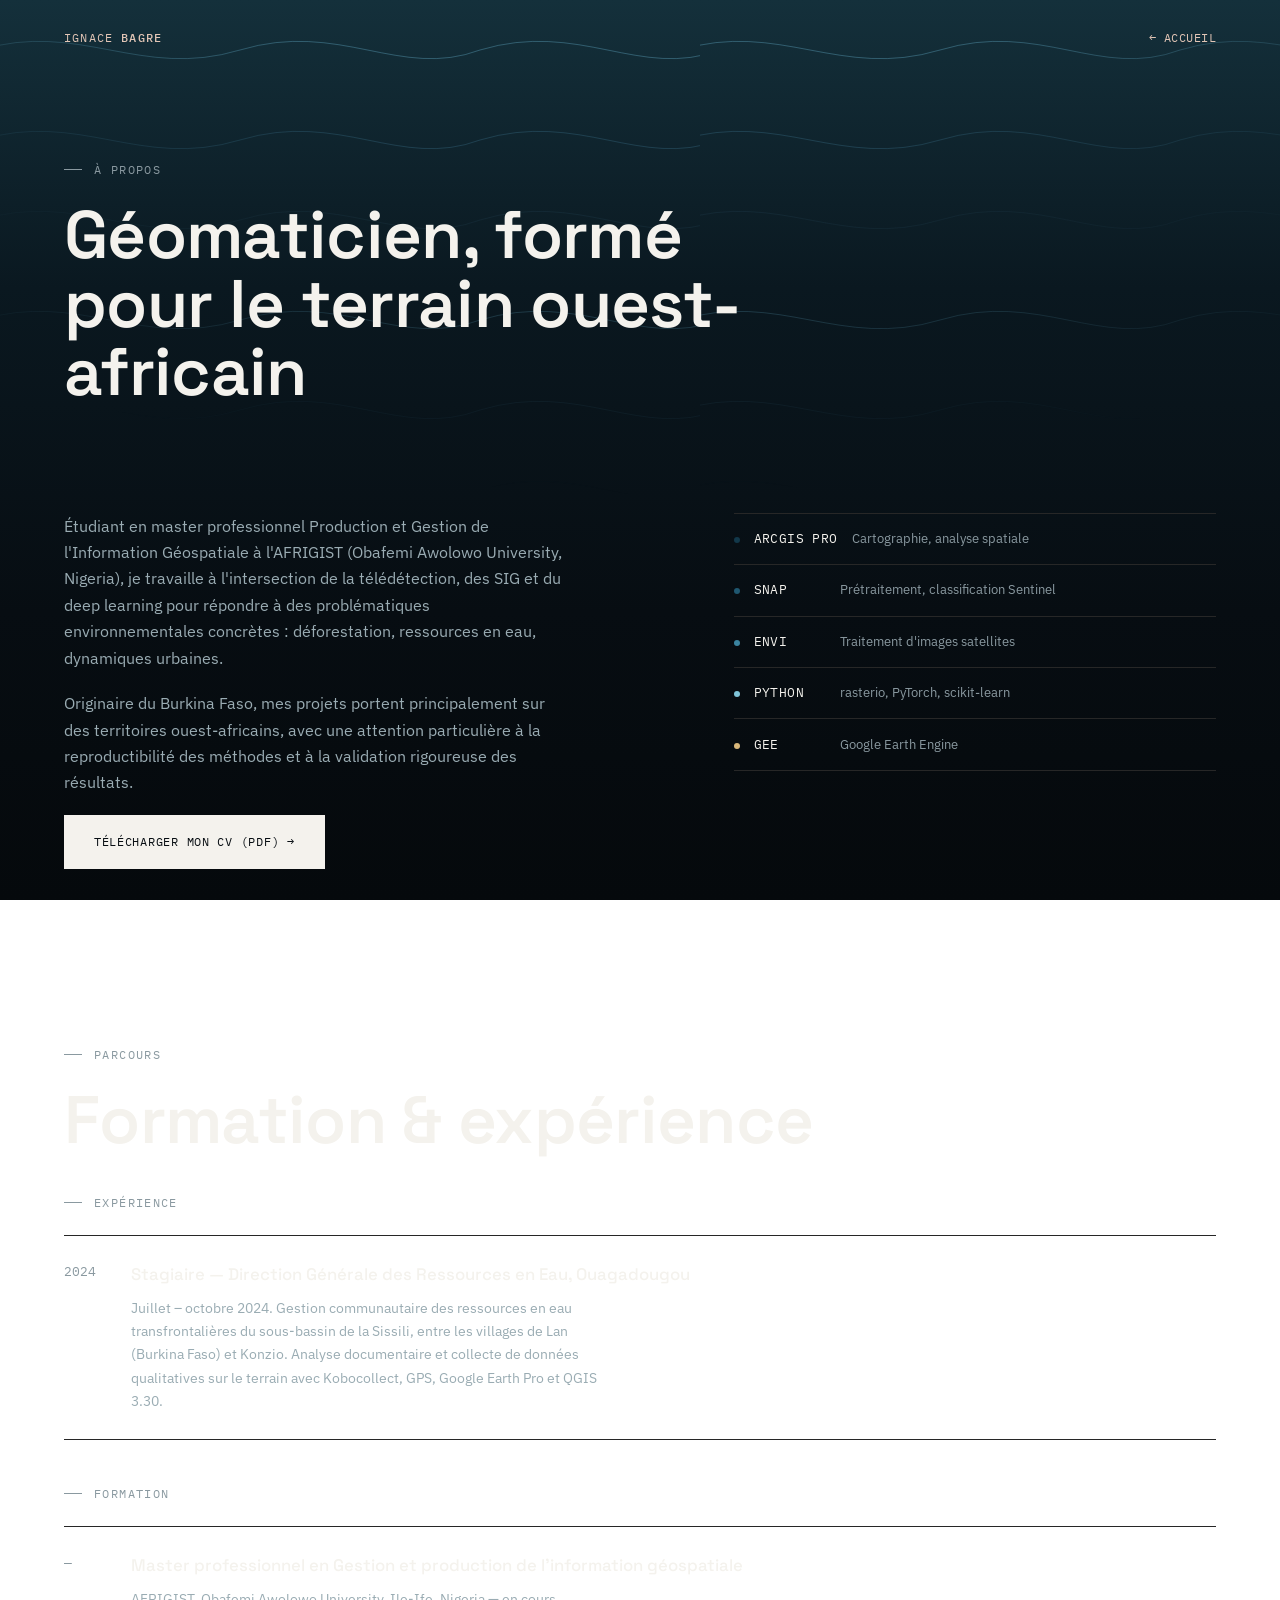
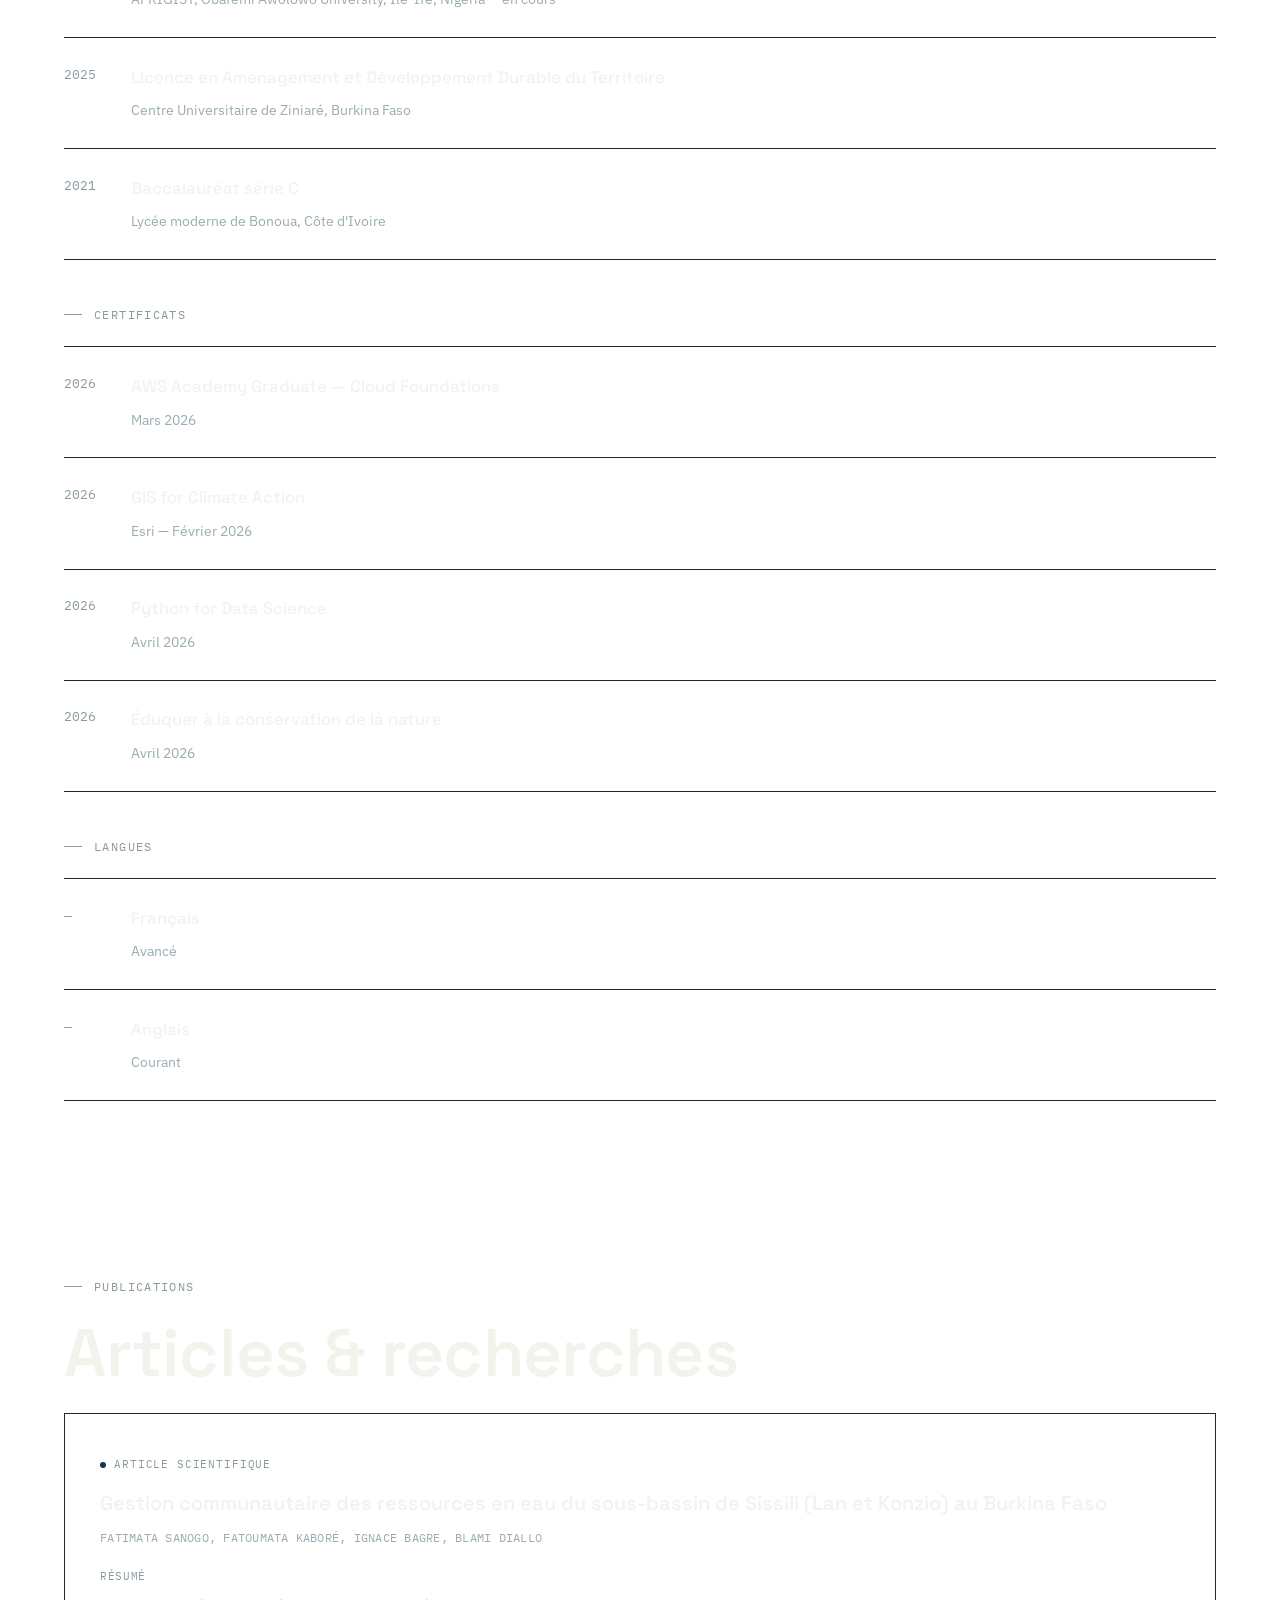
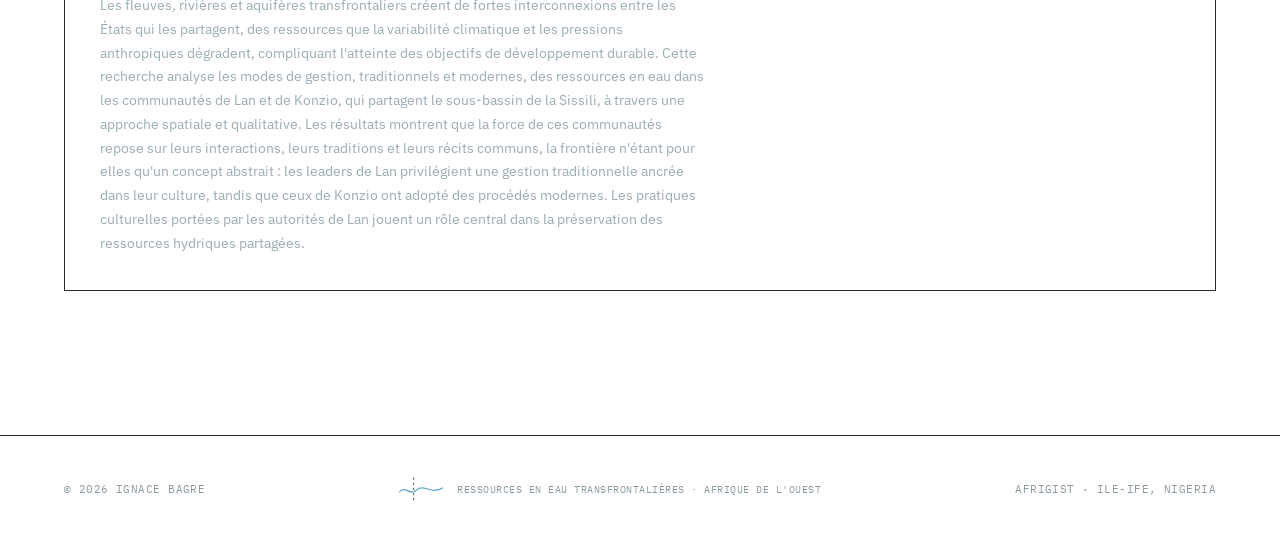
==== apropos.html @ 7b0c714b "Add files via upload Ajout du site complet" ====
<!DOCTYPE html>
<html lang="fr">
<head>
<meta charset="UTF-8">
<meta name="viewport" content="width=device-width, initial-scale=1.0">
<title>À propos | Ignace Bagre</title>
<meta name="description" content="Parcours, formation et compétences d'Ignace Bagre, géomaticien spécialisé en télédétection et SIG en Afrique de l'Ouest.">
<!-- Remplacer OG_URL par l'URL réelle une fois le site en ligne, et ajouter une image assets/og-cover.jpg (1200x630) -->
<meta property="og:type" content="website">
<meta property="og:title" content="À propos | Ignace Bagre">
<meta property="og:description" content="Parcours, formation et compétences d'Ignace Bagre, géomaticien spécialisé en télédétection et SIG en Afrique de l'Ouest.">
<meta property="og:image" content="assets/og-cover.jpg">
<meta property="og:url" content="https://ignacebagre.me/apropos.html">
<meta name="twitter:card" content="summary_large_image">
<link rel="icon" type="image/svg+xml" href="favicon.svg">
<link rel="preconnect" href="https://fonts.googleapis.com">
<link href="https://fonts.googleapis.com/css2?family=Space+Grotesk:wght@400;500;600;700&family=IBM+Plex+Sans:wght@400;500;600&family=IBM+Plex+Mono:wght@400;500&display=swap" rel="stylesheet">
<style>
:root{
  --bg:#070D12;
  --bg-panel:#0E1E27;
  --bg-panel-2:#152C36;
  --line:#272727;
  --ink:#F4F2ED;
  --ink-muted:#9AACB3;
  --ink-faint:#8A99A0;

  /* Échelle eau — de la profondeur du bassin à la rive (identité transfrontalière) */
  --eau:#12384A;
  --foret:#1F5770;
  --savane-arboree:#3B84A0;
  --savane-arbustive:#7FC4D8;
  --sol-nu:#D9B77A;
  --wave-line:#1B3342;
  --border-line:#3E5A66;
  --river-line:#5FA8C4;

  --font-display:'Space Grotesk', sans-serif;
  --font-body:'IBM Plex Sans', sans-serif;
  --font-mono:'IBM Plex Mono', monospace;
}

*{box-sizing:border-box; margin:0; padding:0;}
html{scroll-behavior:smooth;}
body{
  background:linear-gradient(180deg, #14303B 0%, #0A1820 32%, #070D12 68%, #05090C 100%);
  background-attachment:fixed;
  color:var(--ink);
  font-family:var(--font-body);
  line-height:1.65;
  overflow-x:hidden;
  cursor:default;
}

/* ---------- custom cursor (desktop only) ---------- */
.cursor-dot{
  position:fixed; top:0; left:0; z-index:999;
  width:10px; height:10px; border-radius:50%;
  background:var(--ink);
  pointer-events:none;
  transform:translate(-50%,-50%);
  transition:width .25s ease, height .25s ease, background .25s ease, opacity .2s ease;
  opacity:0;
  mix-blend-mode:difference;
}
.cursor-dot.active{opacity:1;}
.cursor-dot.hovering{width:46px; height:46px; background:var(--ink);}
@media (hover:none), (pointer:coarse){ .cursor-dot{display:none;} }

/* ---------- faint graticule ---------- */
.graticule{
  position:fixed; inset:0; z-index:0; pointer-events:none;
  background-image:url("data:image/svg+xml,%3Csvg xmlns='http://www.w3.org/2000/svg' width='700' height='270' viewBox='0 0 700 270'%3E%3Cpath d='M-20,50 C80,20 140,80 240,50 C340,20 400,80 480,50 C580,20 640,80 720,50' fill='none' stroke='%235FA8C4' stroke-width='1' opacity='0.4'/%3E%3Cpath d='M-20,140 C80,110 140,170 240,140 C340,110 400,170 480,140 C580,110 640,170 720,140' fill='none' stroke='%233E7B96' stroke-width='1' opacity='0.32'/%3E%3Cpath d='M-20,220 C80,190 140,250 240,220 C340,190 400,250 480,220 C580,190 640,250 720,220' fill='none' stroke='%23254A5C' stroke-width='1' opacity='0.26'/%3E%3C/svg%3E");
  background-repeat:repeat;
  background-size:700px 270px;
  mask-image:radial-gradient(ellipse 80% 60% at 50% 0%, black 35%, transparent 92%);
}

/* ---------- signature transfrontalière (rivière traversant une frontière) ---------- */
.river-mark{display:flex; align-items:center; gap:14px;}
.river-mark svg{flex-shrink:0;}
.river-mark span{
  font-family:var(--font-mono); font-size:0.62rem; color:var(--ink-faint);
  text-transform:uppercase; letter-spacing:0.05em;
}

a{color:inherit; text-decoration:none;}

/* ---------- scroll reveal ---------- */
.reveal{opacity:0; transform:translateY(18px); transition:opacity .7s ease, transform .7s ease;}
.reveal.is-visible{opacity:1; transform:translateY(0);}

/* ---------- header ---------- */
header{
  position:fixed; top:0; left:0; right:0; z-index:50;
  display:flex; align-items:flex-start; justify-content:space-between;
  padding:28px 5vw;
  mix-blend-mode:difference;
}
.brand{font-family:var(--font-mono); font-size:0.74rem; letter-spacing:0.1em; color:var(--ink); text-transform:uppercase;}
.brand b{font-weight:500;}
.back-link{
  font-family:var(--font-mono); font-size:0.72rem; color:var(--ink); letter-spacing:0.04em;
  display:flex; align-items:center; gap:8px; text-transform:uppercase;
}

main{position:relative; z-index:1;}

/* ---------- hero (page d'accueil) ---------- */
.hero{
  position:relative; z-index:1;
  min-height:100vh;
  display:flex; flex-direction:column; justify-content:center;
  padding:0 5vw;
  max-width:1400px;
  margin:0 auto;
}
.coord{
  font-family:var(--font-mono); font-size:0.72rem; color:var(--ink-faint);
  letter-spacing:0.1em; margin-bottom:1.6rem; text-transform:uppercase;
}
.coord span{color:var(--ink-muted);}
h1.title{
  font-family:var(--font-display); font-weight:700;
  font-size:clamp(3.4rem, 11vw, 9.5rem);
  line-height:0.92; letter-spacing:-0.02em;
  max-width:100%;
}
.hero .tagline{
  font-weight:400; font-size:clamp(1rem, 1.6vw, 1.2rem);
  color:var(--ink-muted); max-width:42ch; margin-top:1.8rem;
}

.legend-bar{display:flex; align-items:center; gap:6px; margin-top:1.6rem;}
.legend-bar .swatch{width:7px; height:7px; border-radius:50%;}
.legend-labels{display:none;}

/* ---------- table des matières (hub links) ---------- */
/* Bloc compact aligné à gauche, empilé serré, sans lignes ni pleine
   largeur — même emplacement/esprit qu'un menu type spatzek.studio. */
.toc{
  display:flex; flex-direction:column;
  align-items:flex-start;
  gap:0.1rem;
}
.toc-item{
  display:flex; align-items:baseline; gap:0.35rem;
  padding:0.05rem 0;
  border:none;
  transition:color .25s ease;
}
.toc-item:hover{color:var(--accent);}
.toc-item .toc-num{
  font-family:var(--font-mono); font-weight:400;
  font-size:0.56rem; color:var(--ink-faint);
  align-self:flex-start; margin-top:0.3rem;
  transition:color .25s ease;
}
.toc-item:hover .toc-num{color:var(--accent);}
.toc-item .toc-name{
  font-family:var(--font-display); font-weight:700;
  font-size:0.92rem;
  line-height:1.55; letter-spacing:0.01em;
  text-transform:uppercase;
}
.toc-item .toc-desc, .toc-item .toc-arrow{display:none;}

/* sélection de texte assortie à l'accent, clin d'œil au 3-couleurs de Spatzek */
::selection{background:var(--accent); color:#0A0A0A;}

.hero-scroll{
  margin-top:3rem;
  font-family:var(--font-mono); font-size:0.68rem; color:var(--ink-faint);
  display:flex; align-items:center; gap:10px; text-transform:uppercase; letter-spacing:0.06em;
}

/* ---------- generic page hero (sub-pages) ---------- */
.page-hero{max-width:1400px; margin:0 auto; padding:10rem 5vw 3rem;}
.eyebrow{
  font-family:var(--font-mono); font-size:0.72rem; letter-spacing:0.12em;
  color:var(--ink-faint); text-transform:uppercase;
  display:flex; align-items:center; gap:12px; margin-bottom:1.4rem;
}
.eyebrow::before{content:''; width:18px; height:1px; background:var(--ink-faint);}
h2.section-title{
  font-family:var(--font-display); font-weight:600;
  font-size:clamp(2.2rem, 5.5vw, 4.2rem);
  line-height:1.02; letter-spacing:-0.01em;
  margin-bottom:1.6rem; max-width:18ch;
}
.page-hero p.lead{color:var(--ink-muted); max-width:56ch; font-size:1.02rem;}

/* ---------- generic content section ---------- */
.content-section{max-width:1400px; margin:0 auto; padding:2rem 5vw 9rem;}

/* ---------- projects ---------- */
.projects-grid{display:grid; grid-template-columns:repeat(3, 1fr); gap:1px; background:var(--line); border:1px solid var(--line);}
.card{
  background:var(--bg); padding:2.4rem 2rem;
  display:flex; flex-direction:column; gap:1.1rem;
  transition:background .3s ease;
}
.card:hover{background:var(--bg-panel);}
.tag{
  display:inline-flex; align-items:center; gap:8px;
  font-family:var(--font-mono); font-size:0.66rem; letter-spacing:0.08em;
  color:var(--ink-faint); text-transform:uppercase;
}
.tag .dot{width:6px; height:6px; border-radius:50%;}
.card h3{font-family:var(--font-display); font-size:1.5rem; font-weight:600; line-height:1.2; letter-spacing:-0.01em;}
.card .stat{
  font-family:var(--font-mono); font-size:0.92rem; color:var(--ink);
  border-top:1px solid var(--line); padding-top:0.9rem;
}
.card p{color:var(--ink-muted); font-size:0.9rem;}
.card .coords-mini{font-family:var(--font-mono); font-size:0.66rem; color:var(--ink-faint); margin-top:auto; padding-top:0.6rem; text-transform:uppercase; letter-spacing:0.03em;}
.card.disabled{opacity:0.45;}
.card.disabled:hover{background:var(--bg);}
.soon-badge{
  font-family:var(--font-mono); font-size:0.62rem; color:var(--ink-faint);
  border:1px solid var(--line); padding:3px 9px; width:max-content; text-transform:uppercase;
}

/* ---------- resources ---------- */
.res-list{display:flex; flex-direction:column;}
.res-item{
  display:grid; grid-template-columns:130px 1fr auto; align-items:center; gap:2rem;
  padding:1.8rem 0; border-top:1px solid var(--line);
}
.res-list .res-item:last-child{border-bottom:1px solid var(--line);}
.res-item .kind{font-family:var(--font-mono); font-size:0.68rem; letter-spacing:0.06em; color:var(--ink-faint); text-transform:uppercase;}
.res-item h4{font-family:var(--font-display); font-size:1.18rem; font-weight:500;}
.res-item .sub{color:var(--ink-muted); font-size:0.86rem; margin-top:0.3rem;}
.badge-soon{
  font-family:var(--font-mono); font-size:0.64rem; color:var(--ink-faint);
  border:1px solid var(--line); padding:4px 10px; white-space:nowrap; text-transform:uppercase;
}

/* ---------- communauté / formulaire ---------- */
.community-intro{display:grid; grid-template-columns:0.85fr 1.15fr; gap:5rem; align-items:start;}
.community-intro p{color:var(--ink-muted); max-width:42ch; margin-bottom:1.2rem;}
.community-note{
  font-family:var(--font-mono); font-size:0.72rem; color:var(--ink-faint);
  border-left:1px solid var(--ink-faint); padding-left:14px; margin-top:1.6rem; max-width:38ch;
  text-transform:uppercase; letter-spacing:0.02em;
}
form.share-form{
  border:1px solid var(--line); padding:2.4rem;
  display:flex; flex-direction:column; gap:1.5rem;
}
.field{display:flex; flex-direction:column; gap:0.6rem;}
.field label{font-family:var(--font-mono); font-size:0.66rem; letter-spacing:0.08em; color:var(--ink-faint); text-transform:uppercase;}
.field input, .field textarea{
  background:transparent; border:none; border-bottom:1px solid var(--line); color:var(--ink);
  font-family:var(--font-body); font-size:0.95rem; padding:0.6rem 0.1rem; resize:vertical;
}
.field input:focus, .field textarea:focus{outline:none; border-color:var(--ink);}
.field-row{display:grid; grid-template-columns:1fr 1fr; gap:1.4rem;}
.submit-btn{
  font-family:var(--font-mono); font-size:0.76rem; letter-spacing:0.08em; text-transform:uppercase;
  background:var(--ink); color:var(--bg); border:none; padding:1rem 1.8rem;
  cursor:pointer; width:max-content; transition:opacity .2s ease;
}
.submit-btn:hover{opacity:0.8;}
.form-status{font-family:var(--font-mono); font-size:0.72rem; color:var(--ink-muted); display:none;}
.form-status.visible{display:block;}

/* ---------- about ---------- */
.about-grid{display:grid; grid-template-columns:1.1fr 0.9fr; gap:5rem; align-items:start;}
.about-grid p{color:var(--ink-muted); margin-bottom:1.2rem; max-width:50ch;}
.skills-legend{display:flex; flex-direction:column; gap:0;}
.skill-row{display:flex; align-items:baseline; gap:14px; padding:0.9rem 0; border-top:1px solid var(--line);}
.skills-legend .skill-row:last-child{border-bottom:1px solid var(--line);}
.skill-row .dot{width:6px; height:6px; border-radius:50%; flex-shrink:0;}
.skill-row .name{font-family:var(--font-mono); font-size:0.82rem; min-width:9ch; text-transform:uppercase; letter-spacing:0.03em;}
.skill-row .desc{color:var(--ink-faint); font-size:0.8rem;}

/* ---------- boutons + téléchargement CV ---------- */
.btn-primary, .btn-secondary{
  font-family:var(--font-mono); font-size:0.76rem; letter-spacing:0.06em; text-transform:uppercase;
  padding:1rem 1.8rem; width:max-content; display:inline-flex; align-items:center; gap:0.5rem;
  transition:opacity .2s ease, background .2s ease, color .2s ease, border-color .2s ease;
}
.btn-primary{background:var(--ink); color:var(--bg); border:1px solid var(--ink);}
.btn-primary:hover{opacity:0.82;}
.btn-secondary{background:transparent; color:var(--ink); border:1px solid var(--line);}
.btn-secondary:hover{border-color:var(--accent); color:var(--accent);}

/* ---------- parcours (frise expérience / formation / certificats) ---------- */
.methodo-steps{display:flex; flex-direction:column; margin-top:1.4rem;}
.step{display:grid; grid-template-columns:48px 1fr; gap:1.2rem; padding:1.6rem 0; border-top:1px solid var(--line);}
.methodo-steps .step:last-child{border-bottom:1px solid var(--line);}
.step .idx{font-family:var(--font-mono); font-size:0.82rem; color:var(--ink-faint);}
.step h4{font-family:var(--font-display); font-size:1.05rem; font-weight:500; margin-bottom:0.5rem;}
.step p{color:var(--ink-muted); font-size:0.88rem; margin:0; max-width:60ch;}

/* ---------- publications ---------- */
.pub-card{border:1px solid var(--line); padding:2.2rem; margin-top:1.4rem;}
.pub-card .tag{
  display:inline-flex; align-items:center; gap:8px;
  font-family:var(--font-mono); font-size:0.66rem; letter-spacing:0.08em;
  color:var(--ink-faint); text-transform:uppercase; margin-bottom:1rem;
}
.pub-card .tag .dot{width:6px; height:6px; border-radius:50%; background:var(--eau);}
.pub-card h3{font-family:var(--font-display); font-size:1.25rem; font-weight:600; line-height:1.3; margin-bottom:0.8rem;}
.pub-card .authors{font-family:var(--font-mono); font-size:0.76rem; color:var(--ink-muted); margin-bottom:1.2rem; text-transform:uppercase; letter-spacing:0.02em;}
.pub-card .abstract{color:var(--ink-muted); font-size:0.9rem; max-width:76ch;}
.pub-card .abstract-label{font-family:var(--font-mono); font-size:0.66rem; color:var(--ink-faint); text-transform:uppercase; letter-spacing:0.06em; margin-bottom:0.5rem; display:block;}

/* ---------- contact page ---------- */
.contact-block{max-width:1400px; margin:0 auto; padding:10rem 5vw 9rem;}
.contact-block h2{
  font-family:var(--font-display); font-weight:600;
  font-size:clamp(2.4rem, 6.5vw, 5rem); max-width:14ch; margin-bottom:3rem; letter-spacing:-0.01em;
}
.contact-links{display:flex; flex-direction:column; gap:0.2rem;}
.contact-links a{
  font-family:var(--font-mono); font-size:1.1rem; color:var(--ink-muted);
  padding:0.9rem 0; border-top:1px solid var(--line); width:100%;
  transition:color .2s ease, padding-left .2s ease;
}
.contact-links a:last-child{border-bottom:1px solid var(--line);}
.contact-links a:hover{color:var(--ink); padding-left:0.6rem;}

/* ---------- project detail pages ---------- */
.project-hero{max-width:1080px; margin:0 auto; padding:10rem 5vw 3rem;}
h1.project-title{
  font-family:var(--font-display); font-weight:700;
  font-size:clamp(2.4rem, 6.5vw, 4.4rem); line-height:1.03; max-width:16ch; letter-spacing:-0.01em;
}
.stat-row{display:grid; grid-template-columns:repeat(3, 1fr); gap:1px; background:var(--line); margin:3.5rem 0; border:1px solid var(--line);}
.stat-box{background:var(--bg); padding:2rem;}
.stat-box .num{font-family:var(--font-display); font-weight:700; font-size:2.1rem;}
.stat-box .label{font-family:var(--font-mono); font-size:0.68rem; color:var(--ink-faint); text-transform:uppercase; letter-spacing:0.05em; margin-top:0.6rem;}

.block{max-width:1080px; margin:0 auto; padding:4rem 5vw; border-top:1px solid var(--line);}
h2.block-title{font-family:var(--font-display); font-weight:600; font-size:clamp(1.5rem, 3vw, 2.1rem); margin-bottom:1.5rem; max-width:30ch; letter-spacing:-0.01em;}
.block p{color:var(--ink-muted); max-width:68ch; margin-bottom:1rem;}
.block ul{color:var(--ink-muted); max-width:64ch; margin:1rem 0 1rem 1.2rem;}
.block li{margin-bottom:0.5rem;}

figure{margin:2.2rem 0;}
figure img{width:100%; display:block; filter:grayscale(0.15);}
figcaption{font-family:var(--font-mono); font-size:0.7rem; color:var(--ink-faint); margin-top:0.8rem; letter-spacing:0.02em; text-transform:uppercase;}
.fig-grid{display:grid; grid-template-columns:1fr 1fr; gap:1.8rem;}

.callout{border-left:1px solid var(--ink); padding:1.5rem 1.8rem; margin:1.8rem 0; max-width:64ch;}
.callout p{color:var(--ink); margin:0; font-size:0.94rem;}

.methodo-steps{display:flex; flex-direction:column; margin-top:1.4rem;}
.step{display:grid; grid-template-columns:48px 1fr; gap:1.2rem; padding:1.6rem 0; border-top:1px solid var(--line);}
.methodo-steps .step:last-child{border-bottom:1px solid var(--line);}
.step .idx{font-family:var(--font-mono); font-size:0.82rem; color:var(--ink-faint);}
.step h4{font-family:var(--font-display); font-size:1.05rem; font-weight:500; margin-bottom:0.5rem;}
.step p{color:var(--ink-muted); font-size:0.88rem; margin:0; max-width:60ch;}

.status-tag{
  display:inline-flex; align-items:center; gap:8px;
  font-family:var(--font-mono); font-size:0.68rem; letter-spacing:0.06em;
  color:var(--ink-faint); text-transform:uppercase;
  border:1px solid var(--line); padding:5px 12px; margin-bottom:1.2rem;
}
.status-tag .dot{width:6px; height:6px; border-radius:50%; background:var(--sol-nu);}

/* ---------- footer ---------- */
footer.site-footer{
  position:relative; z-index:1; border-top:1px solid var(--line);
  padding:2.6rem 5vw; display:flex; justify-content:space-between; align-items:center; flex-wrap:wrap; gap:1.2rem;
  font-family:var(--font-mono); font-size:0.68rem; color:var(--ink-faint); text-transform:uppercase; letter-spacing:0.04em;
}

@media (max-width:820px){
  .projects-grid{grid-template-columns:1fr;}
  .about-grid{grid-template-columns:1fr; gap:2.4rem;}
  .community-intro{grid-template-columns:1fr; gap:2.4rem;}
  .res-item{grid-template-columns:1fr; gap:0.4rem;}
  .fig-grid{grid-template-columns:1fr;}
  .stat-row{grid-template-columns:1fr;}
  .step{grid-template-columns:1fr; gap:0.4rem;}
  .toc-item{gap:1rem;}
  .toc-item .toc-desc{display:none;}
}

</style>
</head>
<body>

<div class="graticule"></div>

<header>
  <div class="brand">IGNACE <b>BAGRE</b></div>
  <a href="index.html" class="back-link">← Accueil</a>
</header>

<main>
  <section class="page-hero">
    <div class="eyebrow">À propos</div>
    <h2 class="section-title">Géomaticien, formé pour le terrain ouest-africain</h2>
  </section>

  <section class="content-section">
    <div class="about-grid">
      <div>
        <p>Étudiant en master professionnel Production et Gestion de l'Information Géospatiale à l'AFRIGIST (Obafemi Awolowo University, Nigeria), je travaille à l'intersection de la télédétection, des SIG et du deep learning pour répondre à des problématiques environnementales concrètes : déforestation, ressources en eau, dynamiques urbaines.</p>
        <p>Originaire du Burkina Faso, mes projets portent principalement sur des territoires ouest-africains, avec une attention particulière à la reproductibilité des méthodes et à la validation rigoureuse des résultats.</p>
        <a href="cv-ignace-bagre.pdf" class="btn-primary" download>Télécharger mon CV (PDF) →</a>
      </div>

      <div class="skills-legend">
        <div class="skill-row"><span class="dot" style="background:var(--eau)"></span><span class="name">ArcGIS Pro</span><span class="desc">Cartographie, analyse spatiale</span></div>
        <div class="skill-row"><span class="dot" style="background:var(--foret)"></span><span class="name">SNAP</span><span class="desc">Prétraitement, classification Sentinel</span></div>
        <div class="skill-row"><span class="dot" style="background:var(--savane-arboree)"></span><span class="name">ENVI</span><span class="desc">Traitement d'images satellites</span></div>
        <div class="skill-row"><span class="dot" style="background:var(--savane-arbustive)"></span><span class="name">Python</span><span class="desc">rasterio, PyTorch, scikit-learn</span></div>
        <div class="skill-row"><span class="dot" style="background:var(--sol-nu)"></span><span class="name">GEE</span><span class="desc">Google Earth Engine</span></div>
      </div>
    </div>
  </section>

  <section class="content-section">
    <div class="eyebrow">Parcours</div>
    <h2 class="section-title">Formation & expérience</h2>

    <div class="eyebrow" style="margin-top:2.4rem;">Expérience</div>
    <div class="methodo-steps">
      <div class="step">
        <div class="idx">2024</div>
        <div><h4>Stagiaire — Direction Générale des Ressources en Eau, Ouagadougou</h4><p>Juillet – octobre 2024. Gestion communautaire des ressources en eau transfrontalières du sous-bassin de la Sissili, entre les villages de Lan (Burkina Faso) et Konzio. Analyse documentaire et collecte de données qualitatives sur le terrain avec Kobocollect, GPS, Google Earth Pro et QGIS 3.30.</p></div>
      </div>
    </div>

    <div class="eyebrow" style="margin-top:2.8rem;">Formation</div>
    <div class="methodo-steps">
      <div class="step">
        <div class="idx">—</div>
        <div><h4>Master professionnel en Gestion et production de l'information géospatiale</h4><p>AFRIGIST, Obafemi Awolowo University, Ile-Ife, Nigeria — en cours</p></div>
      </div>
      <div class="step">
        <div class="idx">2025</div>
        <div><h4>Licence en Aménagement et Développement Durable du Territoire</h4><p>Centre Universitaire de Ziniaré, Burkina Faso</p></div>
      </div>
      <div class="step">
        <div class="idx">2021</div>
        <div><h4>Baccalauréat série C</h4><p>Lycée moderne de Bonoua, Côte d'Ivoire</p></div>
      </div>
    </div>

    <div class="eyebrow" style="margin-top:2.8rem;">Certificats</div>
    <div class="methodo-steps">
      <div class="step">
        <div class="idx">2026</div>
        <div><h4>AWS Academy Graduate — Cloud Foundations</h4><p>Mars 2026</p></div>
      </div>
      <div class="step">
        <div class="idx">2026</div>
        <div><h4>GIS for Climate Action</h4><p>Esri — Février 2026</p></div>
      </div>
      <div class="step">
        <div class="idx">2026</div>
        <div><h4>Python for Data Science</h4><p>Avril 2026</p></div>
      </div>
      <div class="step">
        <div class="idx">2026</div>
        <div><h4>Éduquer à la conservation de la nature</h4><p>Avril 2026</p></div>
      </div>
    </div>

    <div class="eyebrow" style="margin-top:2.8rem;">Langues</div>
    <div class="methodo-steps">
      <div class="step">
        <div class="idx">—</div>
        <div><h4>Français</h4><p>Avancé</p></div>
      </div>
      <div class="step">
        <div class="idx">—</div>
        <div><h4>Anglais</h4><p>Courant</p></div>
      </div>
    </div>
  </section>

  <section class="content-section">
    <div class="eyebrow">Publications</div>
    <h2 class="section-title">Articles & recherches</h2>

    <div class="pub-card">
      <div class="tag"><span class="dot"></span>Article scientifique</div>
      <h3>Gestion communautaire des ressources en eau du sous-bassin de Sissili (Lan et Konzio) au Burkina Faso</h3>
      <div class="authors">Fatimata Sanogo, Fatoumata Kaboré, Ignace Bagre, Blami Diallo</div>
      <span class="abstract-label">Résumé</span>
      <p class="abstract">Les fleuves, rivières et aquifères transfrontaliers créent de fortes interconnexions entre les États qui les partagent, des ressources que la variabilité climatique et les pressions anthropiques dégradent, compliquant l'atteinte des objectifs de développement durable. Cette recherche analyse les modes de gestion, traditionnels et modernes, des ressources en eau dans les communautés de Lan et de Konzio, qui partagent le sous-bassin de la Sissili, à travers une approche spatiale et qualitative. Les résultats montrent que la force de ces communautés repose sur leurs interactions, leurs traditions et leurs récits communs, la frontière n'étant pour elles qu'un concept abstrait : les leaders de Lan privilégient une gestion traditionnelle ancrée dans leur culture, tandis que ceux de Konzio ont adopté des procédés modernes. Les pratiques culturelles portées par les autorités de Lan jouent un rôle central dans la préservation des ressources hydriques partagées.</p>
    </div>
  </section>
</main>

<footer class="site-footer">
  <span>© 2026 Ignace Bagre</span>
  <div class="river-mark"><svg width="44" height="26" viewBox="0 0 60 34"><line x1="20" y1="0" x2="20" y2="34" stroke="var(--border-line)" stroke-width="1.4" stroke-dasharray="3,4"/><path d="M0,20 C10,10 14,26 24,17 C34,8 44,24 60,14" fill="none" stroke="var(--river-line)" stroke-width="1.6"/></svg><span>Ressources en eau transfrontalières · Afrique de l'Ouest</span></div>
  <span>AFRIGIST · Ile-Ife, Nigeria</span>
</footer>

<script>

  /* ---------- curseur personnalisé ---------- */
  const cursor = document.createElement('div');
  cursor.className = 'cursor-dot';
  document.body.appendChild(cursor);
  let cx = 0, cy = 0, tx = 0, ty = 0;
  window.addEventListener('mousemove', (e) => {
    tx = e.clientX; ty = e.clientY;
    cursor.classList.add('active');
  });
  function animateCursor(){
    cx += (tx - cx) * 0.2;
    cy += (ty - cy) * 0.2;
    cursor.style.left = cx + 'px';
    cursor.style.top = cy + 'px';
    requestAnimationFrame(animateCursor);
  }
  animateCursor();
  document.querySelectorAll('a, button, input, textarea, .toc-item, .card').forEach(el => {
    el.addEventListener('mouseenter', () => cursor.classList.add('hovering'));
    el.addEventListener('mouseleave', () => cursor.classList.remove('hovering'));
  });

  /* ---------- révélation au scroll ---------- */
  const revealTargets = document.querySelectorAll(
    'section > *, .toc-item, .card, .step, figure, .stat-box, .res-item, .skill-row'
  );
  revealTargets.forEach(el => el.classList.add('reveal'));
  const observer = new IntersectionObserver((entries) => {
    entries.forEach(entry => {
      if (entry.isIntersecting){
        entry.target.classList.add('is-visible');
        observer.unobserve(entry.target);
      }
    });
  }, { threshold: 0.1, rootMargin: '0px 0px -60px 0px' });
  revealTargets.forEach(el => observer.observe(el));

  /* ---------- couleur d'accent au survol des liens du sommaire ---------- */
  const accentCycle = ['var(--eau)', 'var(--foret)', 'var(--savane-arboree)', 'var(--savane-arbustive)', 'var(--sol-nu)'];
  document.querySelectorAll('.toc-item').forEach((el, i) => {
    el.style.setProperty('--accent', accentCycle[i % accentCycle.length]);
  });

</script>
</body>
</html>
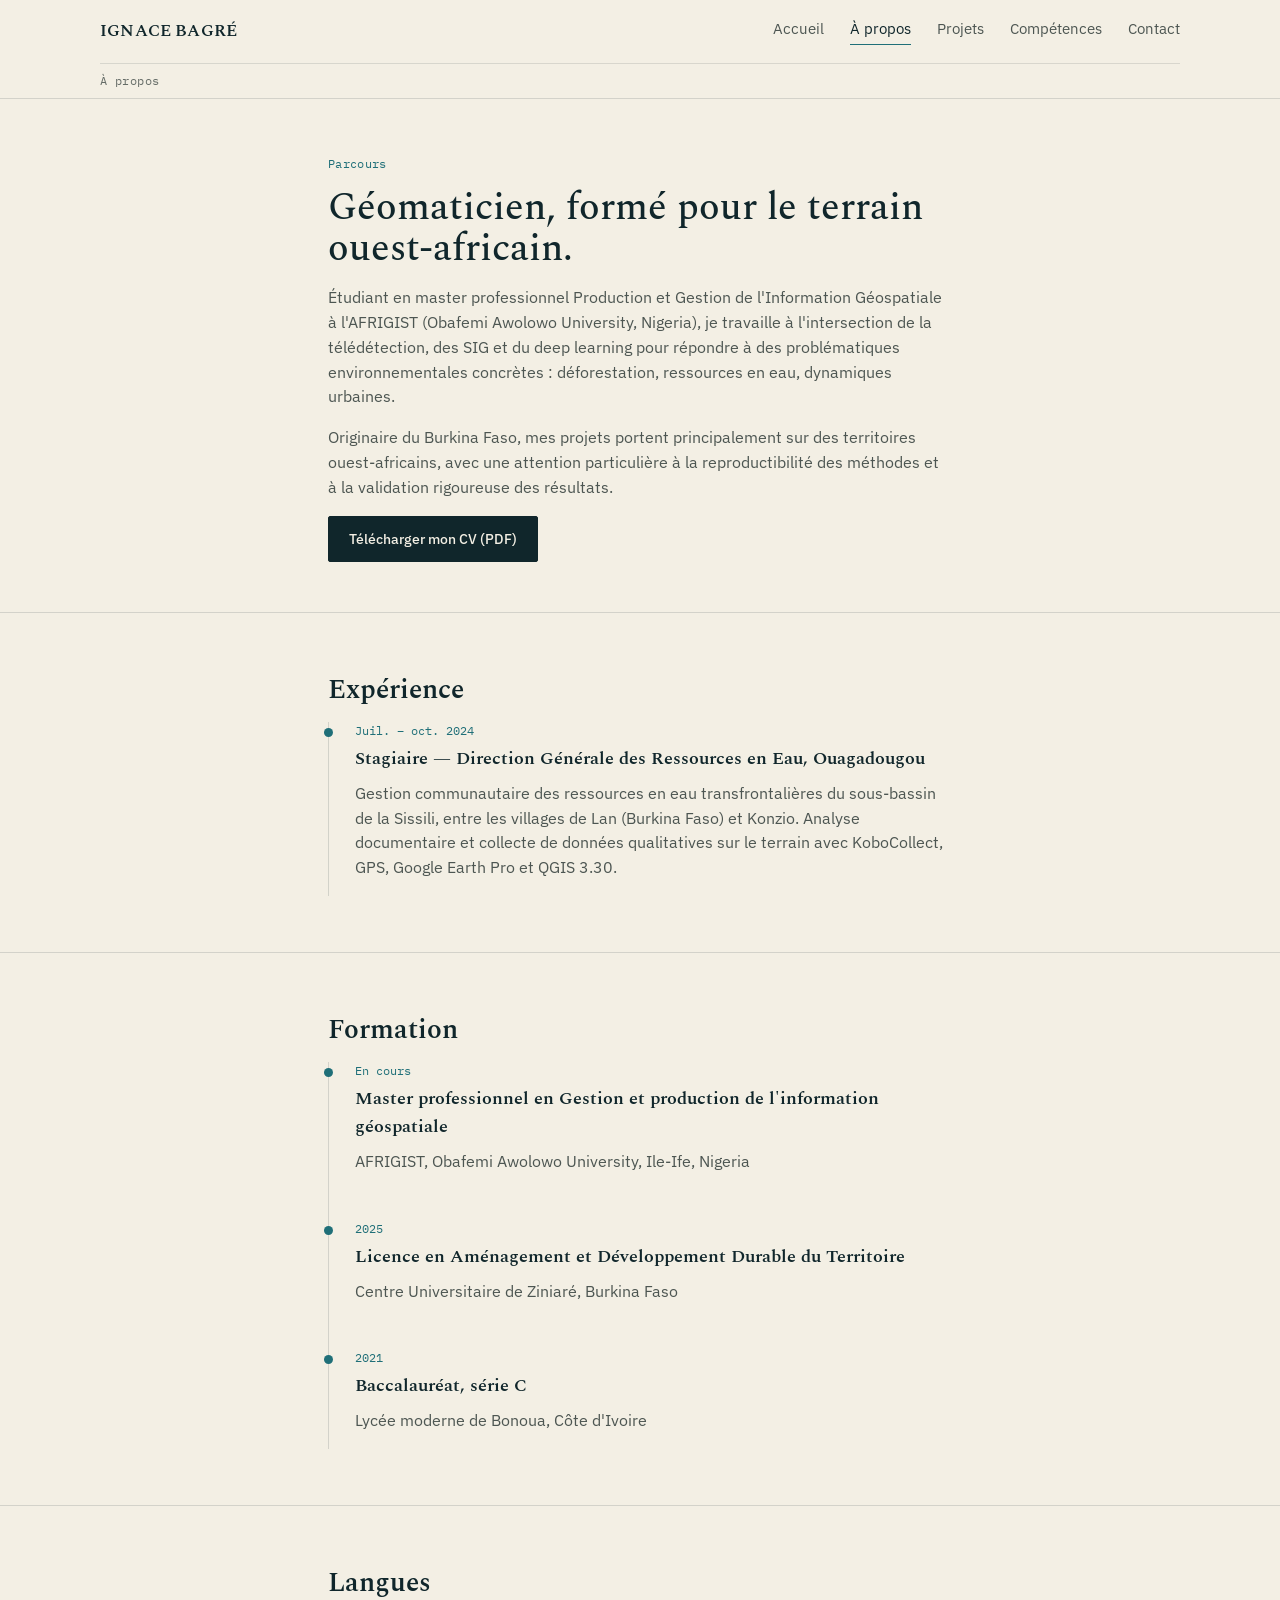
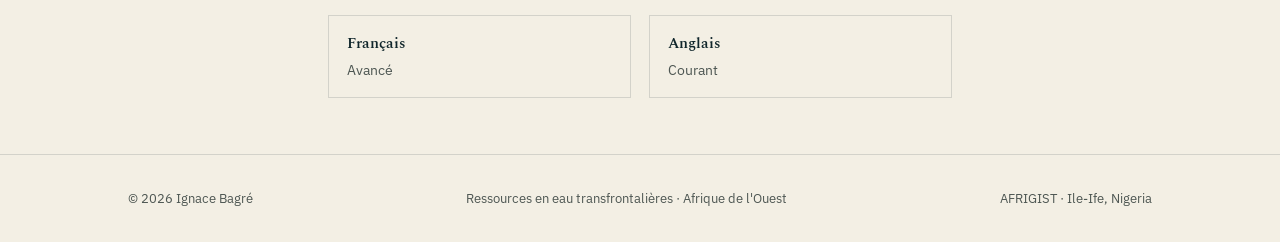
==== commit c291fb00: "Add files via upload" ====
--- a/apropos.html
+++ b/apropos.html
@@ -3,545 +3,88 @@
 <head>
 <meta charset="UTF-8">
 <meta name="viewport" content="width=device-width, initial-scale=1.0">
-<title>À propos | Ignace Bagre</title>
-<meta name="description" content="Parcours, formation et compétences d'Ignace Bagre, géomaticien spécialisé en télédétection et SIG en Afrique de l'Ouest.">
-<!-- Remplacer OG_URL par l'URL réelle une fois le site en ligne, et ajouter une image assets/og-cover.jpg (1200x630) -->
-<meta property="og:type" content="website">
-<meta property="og:title" content="À propos | Ignace Bagre">
-<meta property="og:description" content="Parcours, formation et compétences d'Ignace Bagre, géomaticien spécialisé en télédétection et SIG en Afrique de l'Ouest.">
-<meta property="og:image" content="assets/og-cover.jpg">
-<meta property="og:url" content="https://ignacebagre.me/apropos.html">
-<meta name="twitter:card" content="summary_large_image">
-<link rel="icon" type="image/svg+xml" href="favicon.svg">
-<link rel="preconnect" href="https://fonts.googleapis.com">
-<link href="https://fonts.googleapis.com/css2?family=Space+Grotesk:wght@400;500;600;700&family=IBM+Plex+Sans:wght@400;500;600&family=IBM+Plex+Mono:wght@400;500&display=swap" rel="stylesheet">
-<style>
-:root{
-  --bg:#070D12;
-  --bg-panel:#0E1E27;
-  --bg-panel-2:#152C36;
-  --line:#272727;
-  --ink:#F4F2ED;
-  --ink-muted:#9AACB3;
-  --ink-faint:#8A99A0;
-
-  /* Échelle eau — de la profondeur du bassin à la rive (identité transfrontalière) */
-  --eau:#12384A;
-  --foret:#1F5770;
-  --savane-arboree:#3B84A0;
-  --savane-arbustive:#7FC4D8;
-  --sol-nu:#D9B77A;
-  --wave-line:#1B3342;
-  --border-line:#3E5A66;
-  --river-line:#5FA8C4;
-
-  --font-display:'Space Grotesk', sans-serif;
-  --font-body:'IBM Plex Sans', sans-serif;
-  --font-mono:'IBM Plex Mono', monospace;
-}
-
-*{box-sizing:border-box; margin:0; padding:0;}
-html{scroll-behavior:smooth;}
-body{
-  background:linear-gradient(180deg, #14303B 0%, #0A1820 32%, #070D12 68%, #05090C 100%);
-  background-attachment:fixed;
-  color:var(--ink);
-  font-family:var(--font-body);
-  line-height:1.65;
-  overflow-x:hidden;
-  cursor:default;
-}
-
-/* ---------- custom cursor (desktop only) ---------- */
-.cursor-dot{
-  position:fixed; top:0; left:0; z-index:999;
-  width:10px; height:10px; border-radius:50%;
-  background:var(--ink);
-  pointer-events:none;
-  transform:translate(-50%,-50%);
-  transition:width .25s ease, height .25s ease, background .25s ease, opacity .2s ease;
-  opacity:0;
-  mix-blend-mode:difference;
-}
-.cursor-dot.active{opacity:1;}
-.cursor-dot.hovering{width:46px; height:46px; background:var(--ink);}
-@media (hover:none), (pointer:coarse){ .cursor-dot{display:none;} }
-
-/* ---------- faint graticule ---------- */
-.graticule{
-  position:fixed; inset:0; z-index:0; pointer-events:none;
-  background-image:url("data:image/svg+xml,%3Csvg xmlns='http://www.w3.org/2000/svg' width='700' height='270' viewBox='0 0 700 270'%3E%3Cpath d='M-20,50 C80,20 140,80 240,50 C340,20 400,80 480,50 C580,20 640,80 720,50' fill='none' stroke='%235FA8C4' stroke-width='1' opacity='0.4'/%3E%3Cpath d='M-20,140 C80,110 140,170 240,140 C340,110 400,170 480,140 C580,110 640,170 720,140' fill='none' stroke='%233E7B96' stroke-width='1' opacity='0.32'/%3E%3Cpath d='M-20,220 C80,190 140,250 240,220 C340,190 400,250 480,220 C580,190 640,250 720,220' fill='none' stroke='%23254A5C' stroke-width='1' opacity='0.26'/%3E%3C/svg%3E");
-  background-repeat:repeat;
-  background-size:700px 270px;
-  mask-image:radial-gradient(ellipse 80% 60% at 50% 0%, black 35%, transparent 92%);
-}
-
-/* ---------- signature transfrontalière (rivière traversant une frontière) ---------- */
-.river-mark{display:flex; align-items:center; gap:14px;}
-.river-mark svg{flex-shrink:0;}
-.river-mark span{
-  font-family:var(--font-mono); font-size:0.62rem; color:var(--ink-faint);
-  text-transform:uppercase; letter-spacing:0.05em;
-}
-
-a{color:inherit; text-decoration:none;}
-
-/* ---------- scroll reveal ---------- */
-.reveal{opacity:0; transform:translateY(18px); transition:opacity .7s ease, transform .7s ease;}
-.reveal.is-visible{opacity:1; transform:translateY(0);}
-
-/* ---------- header ---------- */
-header{
-  position:fixed; top:0; left:0; right:0; z-index:50;
-  display:flex; align-items:flex-start; justify-content:space-between;
-  padding:28px 5vw;
-  mix-blend-mode:difference;
-}
-.brand{font-family:var(--font-mono); font-size:0.74rem; letter-spacing:0.1em; color:var(--ink); text-transform:uppercase;}
-.brand b{font-weight:500;}
-.back-link{
-  font-family:var(--font-mono); font-size:0.72rem; color:var(--ink); letter-spacing:0.04em;
-  display:flex; align-items:center; gap:8px; text-transform:uppercase;
-}
-
-main{position:relative; z-index:1;}
-
-/* ---------- hero (page d'accueil) ---------- */
-.hero{
-  position:relative; z-index:1;
-  min-height:100vh;
-  display:flex; flex-direction:column; justify-content:center;
-  padding:0 5vw;
-  max-width:1400px;
-  margin:0 auto;
-}
-.coord{
-  font-family:var(--font-mono); font-size:0.72rem; color:var(--ink-faint);
-  letter-spacing:0.1em; margin-bottom:1.6rem; text-transform:uppercase;
-}
-.coord span{color:var(--ink-muted);}
-h1.title{
-  font-family:var(--font-display); font-weight:700;
-  font-size:clamp(3.4rem, 11vw, 9.5rem);
-  line-height:0.92; letter-spacing:-0.02em;
-  max-width:100%;
-}
-.hero .tagline{
-  font-weight:400; font-size:clamp(1rem, 1.6vw, 1.2rem);
-  color:var(--ink-muted); max-width:42ch; margin-top:1.8rem;
-}
-
-.legend-bar{display:flex; align-items:center; gap:6px; margin-top:1.6rem;}
-.legend-bar .swatch{width:7px; height:7px; border-radius:50%;}
-.legend-labels{display:none;}
-
-/* ---------- table des matières (hub links) ---------- */
-/* Bloc compact aligné à gauche, empilé serré, sans lignes ni pleine
-   largeur — même emplacement/esprit qu'un menu type spatzek.studio. */
-.toc{
-  display:flex; flex-direction:column;
-  align-items:flex-start;
-  gap:0.1rem;
-}
-.toc-item{
-  display:flex; align-items:baseline; gap:0.35rem;
-  padding:0.05rem 0;
-  border:none;
-  transition:color .25s ease;
-}
-.toc-item:hover{color:var(--accent);}
-.toc-item .toc-num{
-  font-family:var(--font-mono); font-weight:400;
-  font-size:0.56rem; color:var(--ink-faint);
-  align-self:flex-start; margin-top:0.3rem;
-  transition:color .25s ease;
-}
-.toc-item:hover .toc-num{color:var(--accent);}
-.toc-item .toc-name{
-  font-family:var(--font-display); font-weight:700;
-  font-size:0.92rem;
-  line-height:1.55; letter-spacing:0.01em;
-  text-transform:uppercase;
-}
-.toc-item .toc-desc, .toc-item .toc-arrow{display:none;}
-
-/* sélection de texte assortie à l'accent, clin d'œil au 3-couleurs de Spatzek */
-::selection{background:var(--accent); color:#0A0A0A;}
-
-.hero-scroll{
-  margin-top:3rem;
-  font-family:var(--font-mono); font-size:0.68rem; color:var(--ink-faint);
-  display:flex; align-items:center; gap:10px; text-transform:uppercase; letter-spacing:0.06em;
-}
-
-/* ---------- generic page hero (sub-pages) ---------- */
-.page-hero{max-width:1400px; margin:0 auto; padding:10rem 5vw 3rem;}
-.eyebrow{
-  font-family:var(--font-mono); font-size:0.72rem; letter-spacing:0.12em;
-  color:var(--ink-faint); text-transform:uppercase;
-  display:flex; align-items:center; gap:12px; margin-bottom:1.4rem;
-}
-.eyebrow::before{content:''; width:18px; height:1px; background:var(--ink-faint);}
-h2.section-title{
-  font-family:var(--font-display); font-weight:600;
-  font-size:clamp(2.2rem, 5.5vw, 4.2rem);
-  line-height:1.02; letter-spacing:-0.01em;
-  margin-bottom:1.6rem; max-width:18ch;
-}
-.page-hero p.lead{color:var(--ink-muted); max-width:56ch; font-size:1.02rem;}
-
-/* ---------- generic content section ---------- */
-.content-section{max-width:1400px; margin:0 auto; padding:2rem 5vw 9rem;}
-
-/* ---------- projects ---------- */
-.projects-grid{display:grid; grid-template-columns:repeat(3, 1fr); gap:1px; background:var(--line); border:1px solid var(--line);}
-.card{
-  background:var(--bg); padding:2.4rem 2rem;
-  display:flex; flex-direction:column; gap:1.1rem;
-  transition:background .3s ease;
-}
-.card:hover{background:var(--bg-panel);}
-.tag{
-  display:inline-flex; align-items:center; gap:8px;
-  font-family:var(--font-mono); font-size:0.66rem; letter-spacing:0.08em;
-  color:var(--ink-faint); text-transform:uppercase;
-}
-.tag .dot{width:6px; height:6px; border-radius:50%;}
-.card h3{font-family:var(--font-display); font-size:1.5rem; font-weight:600; line-height:1.2; letter-spacing:-0.01em;}
-.card .stat{
-  font-family:var(--font-mono); font-size:0.92rem; color:var(--ink);
-  border-top:1px solid var(--line); padding-top:0.9rem;
-}
-.card p{color:var(--ink-muted); font-size:0.9rem;}
-.card .coords-mini{font-family:var(--font-mono); font-size:0.66rem; color:var(--ink-faint); margin-top:auto; padding-top:0.6rem; text-transform:uppercase; letter-spacing:0.03em;}
-.card.disabled{opacity:0.45;}
-.card.disabled:hover{background:var(--bg);}
-.soon-badge{
-  font-family:var(--font-mono); font-size:0.62rem; color:var(--ink-faint);
-  border:1px solid var(--line); padding:3px 9px; width:max-content; text-transform:uppercase;
-}
-
-/* ---------- resources ---------- */
-.res-list{display:flex; flex-direction:column;}
-.res-item{
-  display:grid; grid-template-columns:130px 1fr auto; align-items:center; gap:2rem;
-  padding:1.8rem 0; border-top:1px solid var(--line);
-}
-.res-list .res-item:last-child{border-bottom:1px solid var(--line);}
-.res-item .kind{font-family:var(--font-mono); font-size:0.68rem; letter-spacing:0.06em; color:var(--ink-faint); text-transform:uppercase;}
-.res-item h4{font-family:var(--font-display); font-size:1.18rem; font-weight:500;}
-.res-item .sub{color:var(--ink-muted); font-size:0.86rem; margin-top:0.3rem;}
-.badge-soon{
-  font-family:var(--font-mono); font-size:0.64rem; color:var(--ink-faint);
-  border:1px solid var(--line); padding:4px 10px; white-space:nowrap; text-transform:uppercase;
-}
-
-/* ---------- communauté / formulaire ---------- */
-.community-intro{display:grid; grid-template-columns:0.85fr 1.15fr; gap:5rem; align-items:start;}
-.community-intro p{color:var(--ink-muted); max-width:42ch; margin-bottom:1.2rem;}
-.community-note{
-  font-family:var(--font-mono); font-size:0.72rem; color:var(--ink-faint);
-  border-left:1px solid var(--ink-faint); padding-left:14px; margin-top:1.6rem; max-width:38ch;
-  text-transform:uppercase; letter-spacing:0.02em;
-}
-form.share-form{
-  border:1px solid var(--line); padding:2.4rem;
-  display:flex; flex-direction:column; gap:1.5rem;
-}
-.field{display:flex; flex-direction:column; gap:0.6rem;}
-.field label{font-family:var(--font-mono); font-size:0.66rem; letter-spacing:0.08em; color:var(--ink-faint); text-transform:uppercase;}
-.field input, .field textarea{
-  background:transparent; border:none; border-bottom:1px solid var(--line); color:var(--ink);
-  font-family:var(--font-body); font-size:0.95rem; padding:0.6rem 0.1rem; resize:vertical;
-}
-.field input:focus, .field textarea:focus{outline:none; border-color:var(--ink);}
-.field-row{display:grid; grid-template-columns:1fr 1fr; gap:1.4rem;}
-.submit-btn{
-  font-family:var(--font-mono); font-size:0.76rem; letter-spacing:0.08em; text-transform:uppercase;
-  background:var(--ink); color:var(--bg); border:none; padding:1rem 1.8rem;
-  cursor:pointer; width:max-content; transition:opacity .2s ease;
-}
-.submit-btn:hover{opacity:0.8;}
-.form-status{font-family:var(--font-mono); font-size:0.72rem; color:var(--ink-muted); display:none;}
-.form-status.visible{display:block;}
-
-/* ---------- about ---------- */
-.about-grid{display:grid; grid-template-columns:1.1fr 0.9fr; gap:5rem; align-items:start;}
-.about-grid p{color:var(--ink-muted); margin-bottom:1.2rem; max-width:50ch;}
-.skills-legend{display:flex; flex-direction:column; gap:0;}
-.skill-row{display:flex; align-items:baseline; gap:14px; padding:0.9rem 0; border-top:1px solid var(--line);}
-.skills-legend .skill-row:last-child{border-bottom:1px solid var(--line);}
-.skill-row .dot{width:6px; height:6px; border-radius:50%; flex-shrink:0;}
-.skill-row .name{font-family:var(--font-mono); font-size:0.82rem; min-width:9ch; text-transform:uppercase; letter-spacing:0.03em;}
-.skill-row .desc{color:var(--ink-faint); font-size:0.8rem;}
-
-/* ---------- boutons + téléchargement CV ---------- */
-.btn-primary, .btn-secondary{
-  font-family:var(--font-mono); font-size:0.76rem; letter-spacing:0.06em; text-transform:uppercase;
-  padding:1rem 1.8rem; width:max-content; display:inline-flex; align-items:center; gap:0.5rem;
-  transition:opacity .2s ease, background .2s ease, color .2s ease, border-color .2s ease;
-}
-.btn-primary{background:var(--ink); color:var(--bg); border:1px solid var(--ink);}
-.btn-primary:hover{opacity:0.82;}
-.btn-secondary{background:transparent; color:var(--ink); border:1px solid var(--line);}
-.btn-secondary:hover{border-color:var(--accent); color:var(--accent);}
-
-/* ---------- parcours (frise expérience / formation / certificats) ---------- */
-.methodo-steps{display:flex; flex-direction:column; margin-top:1.4rem;}
-.step{display:grid; grid-template-columns:48px 1fr; gap:1.2rem; padding:1.6rem 0; border-top:1px solid var(--line);}
-.methodo-steps .step:last-child{border-bottom:1px solid var(--line);}
-.step .idx{font-family:var(--font-mono); font-size:0.82rem; color:var(--ink-faint);}
-.step h4{font-family:var(--font-display); font-size:1.05rem; font-weight:500; margin-bottom:0.5rem;}
-.step p{color:var(--ink-muted); font-size:0.88rem; margin:0; max-width:60ch;}
-
-/* ---------- publications ---------- */
-.pub-card{border:1px solid var(--line); padding:2.2rem; margin-top:1.4rem;}
-.pub-card .tag{
-  display:inline-flex; align-items:center; gap:8px;
-  font-family:var(--font-mono); font-size:0.66rem; letter-spacing:0.08em;
-  color:var(--ink-faint); text-transform:uppercase; margin-bottom:1rem;
-}
-.pub-card .tag .dot{width:6px; height:6px; border-radius:50%; background:var(--eau);}
-.pub-card h3{font-family:var(--font-display); font-size:1.25rem; font-weight:600; line-height:1.3; margin-bottom:0.8rem;}
-.pub-card .authors{font-family:var(--font-mono); font-size:0.76rem; color:var(--ink-muted); margin-bottom:1.2rem; text-transform:uppercase; letter-spacing:0.02em;}
-.pub-card .abstract{color:var(--ink-muted); font-size:0.9rem; max-width:76ch;}
-.pub-card .abstract-label{font-family:var(--font-mono); font-size:0.66rem; color:var(--ink-faint); text-transform:uppercase; letter-spacing:0.06em; margin-bottom:0.5rem; display:block;}
-
-/* ---------- contact page ---------- */
-.contact-block{max-width:1400px; margin:0 auto; padding:10rem 5vw 9rem;}
-.contact-block h2{
-  font-family:var(--font-display); font-weight:600;
-  font-size:clamp(2.4rem, 6.5vw, 5rem); max-width:14ch; margin-bottom:3rem; letter-spacing:-0.01em;
-}
-.contact-links{display:flex; flex-direction:column; gap:0.2rem;}
-.contact-links a{
-  font-family:var(--font-mono); font-size:1.1rem; color:var(--ink-muted);
-  padding:0.9rem 0; border-top:1px solid var(--line); width:100%;
-  transition:color .2s ease, padding-left .2s ease;
-}
-.contact-links a:last-child{border-bottom:1px solid var(--line);}
-.contact-links a:hover{color:var(--ink); padding-left:0.6rem;}
-
-/* ---------- project detail pages ---------- */
-.project-hero{max-width:1080px; margin:0 auto; padding:10rem 5vw 3rem;}
-h1.project-title{
-  font-family:var(--font-display); font-weight:700;
-  font-size:clamp(2.4rem, 6.5vw, 4.4rem); line-height:1.03; max-width:16ch; letter-spacing:-0.01em;
-}
-.stat-row{display:grid; grid-template-columns:repeat(3, 1fr); gap:1px; background:var(--line); margin:3.5rem 0; border:1px solid var(--line);}
-.stat-box{background:var(--bg); padding:2rem;}
-.stat-box .num{font-family:var(--font-display); font-weight:700; font-size:2.1rem;}
-.stat-box .label{font-family:var(--font-mono); font-size:0.68rem; color:var(--ink-faint); text-transform:uppercase; letter-spacing:0.05em; margin-top:0.6rem;}
-
-.block{max-width:1080px; margin:0 auto; padding:4rem 5vw; border-top:1px solid var(--line);}
-h2.block-title{font-family:var(--font-display); font-weight:600; font-size:clamp(1.5rem, 3vw, 2.1rem); margin-bottom:1.5rem; max-width:30ch; letter-spacing:-0.01em;}
-.block p{color:var(--ink-muted); max-width:68ch; margin-bottom:1rem;}
-.block ul{color:var(--ink-muted); max-width:64ch; margin:1rem 0 1rem 1.2rem;}
-.block li{margin-bottom:0.5rem;}
-
-figure{margin:2.2rem 0;}
-figure img{width:100%; display:block; filter:grayscale(0.15);}
-figcaption{font-family:var(--font-mono); font-size:0.7rem; color:var(--ink-faint); margin-top:0.8rem; letter-spacing:0.02em; text-transform:uppercase;}
-.fig-grid{display:grid; grid-template-columns:1fr 1fr; gap:1.8rem;}
-
-.callout{border-left:1px solid var(--ink); padding:1.5rem 1.8rem; margin:1.8rem 0; max-width:64ch;}
-.callout p{color:var(--ink); margin:0; font-size:0.94rem;}
-
-.methodo-steps{display:flex; flex-direction:column; margin-top:1.4rem;}
-.step{display:grid; grid-template-columns:48px 1fr; gap:1.2rem; padding:1.6rem 0; border-top:1px solid var(--line);}
-.methodo-steps .step:last-child{border-bottom:1px solid var(--line);}
-.step .idx{font-family:var(--font-mono); font-size:0.82rem; color:var(--ink-faint);}
-.step h4{font-family:var(--font-display); font-size:1.05rem; font-weight:500; margin-bottom:0.5rem;}
-.step p{color:var(--ink-muted); font-size:0.88rem; margin:0; max-width:60ch;}
-
-.status-tag{
-  display:inline-flex; align-items:center; gap:8px;
-  font-family:var(--font-mono); font-size:0.68rem; letter-spacing:0.06em;
-  color:var(--ink-faint); text-transform:uppercase;
-  border:1px solid var(--line); padding:5px 12px; margin-bottom:1.2rem;
-}
-.status-tag .dot{width:6px; height:6px; border-radius:50%; background:var(--sol-nu);}
-
-/* ---------- footer ---------- */
-footer.site-footer{
-  position:relative; z-index:1; border-top:1px solid var(--line);
-  padding:2.6rem 5vw; display:flex; justify-content:space-between; align-items:center; flex-wrap:wrap; gap:1.2rem;
-  font-family:var(--font-mono); font-size:0.68rem; color:var(--ink-faint); text-transform:uppercase; letter-spacing:0.04em;
-}
-
-@media (max-width:820px){
-  .projects-grid{grid-template-columns:1fr;}
-  .about-grid{grid-template-columns:1fr; gap:2.4rem;}
-  .community-intro{grid-template-columns:1fr; gap:2.4rem;}
-  .res-item{grid-template-columns:1fr; gap:0.4rem;}
-  .fig-grid{grid-template-columns:1fr;}
-  .stat-row{grid-template-columns:1fr;}
-  .step{grid-template-columns:1fr; gap:0.4rem;}
-  .toc-item{gap:1rem;}
-  .toc-item .toc-desc{display:none;}
-}
-
-</style>
+<title>À propos | Ignace Bagré</title>
+<link rel="stylesheet" href="style.css">
 </head>
 <body>
 
-<div class="graticule"></div>
-
-<header>
-  <div class="brand">IGNACE <b>BAGRE</b></div>
-  <a href="index.html" class="back-link">← Accueil</a>
+<header class="site">
+  <div class="wrap nav-row">
+    <a class="logo" href="index.html">IGNACE <b>BAGRÉ</b></a>
+    <nav class="primary">
+      <a href="index.html">Accueil</a>
+      <a href="apropos.html" class="active">À propos</a>
+      <a href="projets.html">Projets</a>
+      <a href="competences.html">Compétences</a>
+      <a href="contact.html">Contact</a>
+    </nav>
+  </div>
+  <div class="wrap coord">À propos</div>
 </header>
 
-<main>
-  <section class="page-hero">
-    <div class="eyebrow">À propos</div>
-    <h2 class="section-title">Géomaticien, formé pour le terrain ouest-africain</h2>
-  </section>
+<section class="hero" style="padding-top:56px;">
+  <div class="wrap" style="max-width:680px;">
+    <div class="eyebrow">Parcours</div>
+    <h1 style="font-size:2.4rem;">Géomaticien, formé pour le terrain ouest-africain.</h1>
+    <p>Étudiant en master professionnel Production et Gestion de l'Information Géospatiale à l'AFRIGIST (Obafemi Awolowo University, Nigeria), je travaille à l'intersection de la télédétection, des SIG et du deep learning pour répondre à des problématiques environnementales concrètes : déforestation, ressources en eau, dynamiques urbaines.</p>
+    <p>Originaire du Burkina Faso, mes projets portent principalement sur des territoires ouest-africains, avec une attention particulière à la reproductibilité des méthodes et à la validation rigoureuse des résultats.</p>
+    <a class="btn solid" href="cv-ignace-bagre.pdf">Télécharger mon CV (PDF)</a>
+  </div>
+</section>
 
-  <section class="content-section">
-    <div class="about-grid">
-      <div>
-        <p>Étudiant en master professionnel Production et Gestion de l'Information Géospatiale à l'AFRIGIST (Obafemi Awolowo University, Nigeria), je travaille à l'intersection de la télédétection, des SIG et du deep learning pour répondre à des problématiques environnementales concrètes : déforestation, ressources en eau, dynamiques urbaines.</p>
-        <p>Originaire du Burkina Faso, mes projets portent principalement sur des territoires ouest-africains, avec une attention particulière à la reproductibilité des méthodes et à la validation rigoureuse des résultats.</p>
-        <a href="cv-ignace-bagre.pdf" class="btn-primary" download>Télécharger mon CV (PDF) →</a>
-      </div>
-
-      <div class="skills-legend">
-        <div class="skill-row"><span class="dot" style="background:var(--eau)"></span><span class="name">ArcGIS Pro</span><span class="desc">Cartographie, analyse spatiale</span></div>
-        <div class="skill-row"><span class="dot" style="background:var(--foret)"></span><span class="name">SNAP</span><span class="desc">Prétraitement, classification Sentinel</span></div>
-        <div class="skill-row"><span class="dot" style="background:var(--savane-arboree)"></span><span class="name">ENVI</span><span class="desc">Traitement d'images satellites</span></div>
-        <div class="skill-row"><span class="dot" style="background:var(--savane-arbustive)"></span><span class="name">Python</span><span class="desc">rasterio, PyTorch, scikit-learn</span></div>
-        <div class="skill-row"><span class="dot" style="background:var(--sol-nu)"></span><span class="name">GEE</span><span class="desc">Google Earth Engine</span></div>
+<section class="bordered">
+  <div class="wrap" style="max-width:680px;">
+    <h2>Expérience</h2>
+    <div class="timeline">
+      <div class="item">
+        <span class="year">Juil. – oct. 2024</span>
+        <h3>Stagiaire — Direction Générale des Ressources en Eau, Ouagadougou</h3>
+        <p>Gestion communautaire des ressources en eau transfrontalières du sous-bassin de la Sissili, entre les villages de Lan (Burkina Faso) et Konzio. Analyse documentaire et collecte de données qualitatives sur le terrain avec KoboCollect, GPS, Google Earth Pro et QGIS 3.30.</p>
       </div>
     </div>
-  </section>
+  </div>
+</section>
 
-  <section class="content-section">
-    <div class="eyebrow">Parcours</div>
-    <h2 class="section-title">Formation & expérience</h2>
-
-    <div class="eyebrow" style="margin-top:2.4rem;">Expérience</div>
-    <div class="methodo-steps">
-      <div class="step">
-        <div class="idx">2024</div>
-        <div><h4>Stagiaire — Direction Générale des Ressources en Eau, Ouagadougou</h4><p>Juillet – octobre 2024. Gestion communautaire des ressources en eau transfrontalières du sous-bassin de la Sissili, entre les villages de Lan (Burkina Faso) et Konzio. Analyse documentaire et collecte de données qualitatives sur le terrain avec Kobocollect, GPS, Google Earth Pro et QGIS 3.30.</p></div>
+<section class="bordered">
+  <div class="wrap" style="max-width:680px;">
+    <h2>Formation</h2>
+    <div class="timeline">
+      <div class="item">
+        <span class="year">En cours</span>
+        <h3>Master professionnel en Gestion et production de l'information géospatiale</h3>
+        <p>AFRIGIST, Obafemi Awolowo University, Ile-Ife, Nigeria</p>
+      </div>
+      <div class="item">
+        <span class="year">2025</span>
+        <h3>Licence en Aménagement et Développement Durable du Territoire</h3>
+        <p>Centre Universitaire de Ziniaré, Burkina Faso</p>
+      </div>
+      <div class="item">
+        <span class="year">2021</span>
+        <h3>Baccalauréat, série C</h3>
+        <p>Lycée moderne de Bonoua, Côte d'Ivoire</p>
       </div>
     </div>
+  </div>
+</section>
 
-    <div class="eyebrow" style="margin-top:2.8rem;">Formation</div>
-    <div class="methodo-steps">
-      <div class="step">
-        <div class="idx">—</div>
-        <div><h4>Master professionnel en Gestion et production de l'information géospatiale</h4><p>AFRIGIST, Obafemi Awolowo University, Ile-Ife, Nigeria — en cours</p></div>
-      </div>
-      <div class="step">
-        <div class="idx">2025</div>
-        <div><h4>Licence en Aménagement et Développement Durable du Territoire</h4><p>Centre Universitaire de Ziniaré, Burkina Faso</p></div>
-      </div>
-      <div class="step">
-        <div class="idx">2021</div>
-        <div><h4>Baccalauréat série C</h4><p>Lycée moderne de Bonoua, Côte d'Ivoire</p></div>
-      </div>
+<section>
+  <div class="wrap" style="max-width:680px;">
+    <h2>Langues</h2>
+    <div class="skills-grid" style="grid-template-columns:1fr 1fr;">
+      <div class="skill"><h3>Français</h3><p>Avancé</p></div>
+      <div class="skill"><h3>Anglais</h3><p>Courant</p></div>
     </div>
+  </div>
+</section>
 
-    <div class="eyebrow" style="margin-top:2.8rem;">Certificats</div>
-    <div class="methodo-steps">
-      <div class="step">
-        <div class="idx">2026</div>
-        <div><h4>AWS Academy Graduate — Cloud Foundations</h4><p>Mars 2026</p></div>
-      </div>
-      <div class="step">
-        <div class="idx">2026</div>
-        <div><h4>GIS for Climate Action</h4><p>Esri — Février 2026</p></div>
-      </div>
-      <div class="step">
-        <div class="idx">2026</div>
-        <div><h4>Python for Data Science</h4><p>Avril 2026</p></div>
-      </div>
-      <div class="step">
-        <div class="idx">2026</div>
-        <div><h4>Éduquer à la conservation de la nature</h4><p>Avril 2026</p></div>
-      </div>
-    </div>
-
-    <div class="eyebrow" style="margin-top:2.8rem;">Langues</div>
-    <div class="methodo-steps">
-      <div class="step">
-        <div class="idx">—</div>
-        <div><h4>Français</h4><p>Avancé</p></div>
-      </div>
-      <div class="step">
-        <div class="idx">—</div>
-        <div><h4>Anglais</h4><p>Courant</p></div>
-      </div>
-    </div>
-  </section>
-
-  <section class="content-section">
-    <div class="eyebrow">Publications</div>
-    <h2 class="section-title">Articles & recherches</h2>
-
-    <div class="pub-card">
-      <div class="tag"><span class="dot"></span>Article scientifique</div>
-      <h3>Gestion communautaire des ressources en eau du sous-bassin de Sissili (Lan et Konzio) au Burkina Faso</h3>
-      <div class="authors">Fatimata Sanogo, Fatoumata Kaboré, Ignace Bagre, Blami Diallo</div>
-      <span class="abstract-label">Résumé</span>
-      <p class="abstract">Les fleuves, rivières et aquifères transfrontaliers créent de fortes interconnexions entre les États qui les partagent, des ressources que la variabilité climatique et les pressions anthropiques dégradent, compliquant l'atteinte des objectifs de développement durable. Cette recherche analyse les modes de gestion, traditionnels et modernes, des ressources en eau dans les communautés de Lan et de Konzio, qui partagent le sous-bassin de la Sissili, à travers une approche spatiale et qualitative. Les résultats montrent que la force de ces communautés repose sur leurs interactions, leurs traditions et leurs récits communs, la frontière n'étant pour elles qu'un concept abstrait : les leaders de Lan privilégient une gestion traditionnelle ancrée dans leur culture, tandis que ceux de Konzio ont adopté des procédés modernes. Les pratiques culturelles portées par les autorités de Lan jouent un rôle central dans la préservation des ressources hydriques partagées.</p>
-    </div>
-  </section>
-</main>
-
-<footer class="site-footer">
-  <span>© 2026 Ignace Bagre</span>
-  <div class="river-mark"><svg width="44" height="26" viewBox="0 0 60 34"><line x1="20" y1="0" x2="20" y2="34" stroke="var(--border-line)" stroke-width="1.4" stroke-dasharray="3,4"/><path d="M0,20 C10,10 14,26 24,17 C34,8 44,24 60,14" fill="none" stroke="var(--river-line)" stroke-width="1.6"/></svg><span>Ressources en eau transfrontalières · Afrique de l'Ouest</span></div>
-  <span>AFRIGIST · Ile-Ife, Nigeria</span>
+<footer>
+  <div class="wrap footer-row">
+    <span>© 2026 Ignace Bagré</span>
+    <span>Ressources en eau transfrontalières · Afrique de l'Ouest</span>
+    <span>AFRIGIST · Ile-Ife, Nigeria</span>
+  </div>
 </footer>
 
-<script>
-
-  /* ---------- curseur personnalisé ---------- */
-  const cursor = document.createElement('div');
-  cursor.className = 'cursor-dot';
-  document.body.appendChild(cursor);
-  let cx = 0, cy = 0, tx = 0, ty = 0;
-  window.addEventListener('mousemove', (e) => {
-    tx = e.clientX; ty = e.clientY;
-    cursor.classList.add('active');
-  });
-  function animateCursor(){
-    cx += (tx - cx) * 0.2;
-    cy += (ty - cy) * 0.2;
-    cursor.style.left = cx + 'px';
-    cursor.style.top = cy + 'px';
-    requestAnimationFrame(animateCursor);
-  }
-  animateCursor();
-  document.querySelectorAll('a, button, input, textarea, .toc-item, .card').forEach(el => {
-    el.addEventListener('mouseenter', () => cursor.classList.add('hovering'));
-    el.addEventListener('mouseleave', () => cursor.classList.remove('hovering'));
-  });
-
-  /* ---------- révélation au scroll ---------- */
-  const revealTargets = document.querySelectorAll(
-    'section > *, .toc-item, .card, .step, figure, .stat-box, .res-item, .skill-row'
-  );
-  revealTargets.forEach(el => el.classList.add('reveal'));
-  const observer = new IntersectionObserver((entries) => {
-    entries.forEach(entry => {
-      if (entry.isIntersecting){
-        entry.target.classList.add('is-visible');
-        observer.unobserve(entry.target);
-      }
-    });
-  }, { threshold: 0.1, rootMargin: '0px 0px -60px 0px' });
-  revealTargets.forEach(el => observer.observe(el));
-
-  /* ---------- couleur d'accent au survol des liens du sommaire ---------- */
-  const accentCycle = ['var(--eau)', 'var(--foret)', 'var(--savane-arboree)', 'var(--savane-arbustive)', 'var(--sol-nu)'];
-  document.querySelectorAll('.toc-item').forEach((el, i) => {
-    el.style.setProperty('--accent', accentCycle[i % accentCycle.length]);
-  });
-
-</script>
 </body>
 </html>
--- a/style.css
+++ b/style.css
@@ -0,0 +1,203 @@
+@import url('https://fonts.googleapis.com/css2?family=Spectral:ital,wght@0,400;0,500;0,600;1,400&family=IBM+Plex+Sans:wght@400;500;600&family=IBM+Plex+Mono:wght@400;500&display=swap');
+
+:root{
+  --ink:#10262b;
+  --paper:#f3efe4;
+  --paper-dim:#e9e2cd;
+  --water:#1f6f78;
+  --forest:#2f5233;
+  --savanna:#7c8f4a;
+  --shrub:#a98c3f;
+  --soil:#b9794a;
+  --text:#1c1c1a;
+  --text-soft:#4d5652;
+  --line:rgba(16,38,43,.14);
+  --radius:2px;
+}
+
+*{box-sizing:border-box;}
+html{scroll-behavior:smooth;}
+body{
+  margin:0;
+  background:var(--paper);
+  color:var(--text);
+  font-family:'IBM Plex Sans',sans-serif;
+  font-size:16px;
+  line-height:1.55;
+}
+h1,h2,h3{
+  font-family:'Spectral',serif;
+  font-weight:600;
+  margin:0 0 .4em;
+  color:var(--ink);
+}
+h1{font-size:clamp(2.2rem,5vw,3.4rem); line-height:1.08; font-weight:500;}
+h2{font-size:1.7rem;}
+h3{font-size:1.15rem;}
+p{margin:0 0 1em; max-width:62ch; color:var(--text-soft);}
+a{color:inherit;}
+img{max-width:100%;display:block;}
+
+.mono{font-family:'IBM Plex Mono',monospace; letter-spacing:.02em;}
+
+/* ---------- layout shell ---------- */
+.wrap{max-width:1080px; margin:0 auto; padding:0 28px;}
+
+header.site{
+  border-bottom:1px solid var(--line);
+  background:var(--paper);
+  position:sticky; top:0; z-index:20;
+}
+.nav-row{
+  display:flex; align-items:center; justify-content:space-between;
+  padding:18px 0;
+}
+.logo{
+  font-family:'Spectral',serif; font-weight:600; font-size:1.05rem;
+  text-decoration:none; color:var(--ink); letter-spacing:.01em;
+}
+.logo b{font-weight:600;}
+nav.primary{display:flex; gap:26px; flex-wrap:wrap;}
+nav.primary a{
+  text-decoration:none; font-size:.92rem; color:var(--text-soft);
+  padding-bottom:3px; border-bottom:1px solid transparent;
+  transition:color .15s, border-color .15s;
+}
+nav.primary a:hover, nav.primary a.active{
+  color:var(--ink); border-color:var(--water);
+}
+
+/* ---------- coordinate strip ---------- */
+.coord{
+  font-family:'IBM Plex Mono',monospace; font-size:.72rem;
+  color:var(--text-soft); letter-spacing:.04em;
+  border-top:1px solid var(--line);
+  padding:8px 0; opacity:.85;
+}
+
+/* ---------- ticker ---------- */
+.ticker{
+  background:var(--ink); color:var(--paper);
+  overflow:hidden; white-space:nowrap; padding:9px 0;
+}
+.ticker-track{display:inline-block; padding-left:100%; animation:scroll 26s linear infinite;}
+.ticker-track span{margin-right:2.5em; font-size:.82rem; font-family:'IBM Plex Mono',monospace; letter-spacing:.03em;}
+@keyframes scroll{ from{transform:translateX(0);} to{transform:translateX(-100%);} }
+@media (prefers-reduced-motion: reduce){ .ticker-track{animation:none; padding-left:0;} }
+
+/* ---------- hero ---------- */
+.hero{padding:70px 0 50px; border-bottom:1px solid var(--line);}
+.hero-grid{display:grid; grid-template-columns:1.3fr .9fr; gap:56px; align-items:center;}
+.hero-photo{
+  aspect-ratio:4/5; background:var(--paper-dim); border:1px solid var(--line);
+  display:flex; align-items:center; justify-content:center;
+  color:var(--text-soft); font-size:.85rem; text-align:center; padding:20px;
+  overflow:hidden;
+}
+.hero-photo img{width:100%; height:100%; object-fit:cover;}
+.eyebrow{
+  font-family:'IBM Plex Mono',monospace; font-size:.74rem; color:var(--water);
+  letter-spacing:.03em; margin-bottom:14px;
+}
+.cta-row{display:flex; gap:14px; flex-wrap:wrap; margin-top:28px;}
+.btn{
+  display:inline-flex; align-items:center; gap:8px;
+  padding:11px 20px; border-radius:var(--radius); text-decoration:none;
+  font-size:.9rem; font-weight:500; border:1px solid var(--ink);
+}
+.btn.solid{background:var(--ink); color:var(--paper);}
+.btn.solid:hover{background:var(--water); border-color:var(--water);}
+.btn.ghost{background:transparent; color:var(--ink);}
+.btn.ghost:hover{border-color:var(--water); color:var(--water);}
+.social-row{display:flex; gap:16px; margin-top:22px; font-size:.85rem;}
+.social-row a{text-decoration:none; color:var(--text-soft); border-bottom:1px solid var(--line);}
+.social-row a:hover{color:var(--water); border-color:var(--water);}
+
+/* ---------- legend chips (land-cover palette used functionally) ---------- */
+.legend{display:flex; gap:14px; flex-wrap:wrap; margin:18px 0 0;}
+.chip{
+  display:inline-flex; align-items:center; gap:7px;
+  font-size:.76rem; font-family:'IBM Plex Mono',monospace; color:var(--text-soft);
+}
+.chip i{width:10px; height:10px; display:inline-block; border-radius:1px;}
+.chip.eau i{background:var(--water);}
+.chip.foret i{background:var(--forest);}
+.chip.savane-a i{background:var(--savanna);}
+.chip.savane-b i{background:var(--shrub);}
+.chip.sol i{background:var(--soil);}
+
+/* ---------- tool strip ---------- */
+.tools{padding:26px 0; border-bottom:1px solid var(--line); display:flex; gap:26px; flex-wrap:wrap;}
+.tools span{
+  font-family:'IBM Plex Mono',monospace; font-size:.78rem; color:var(--text-soft);
+  padding:5px 0; border-bottom:1px dashed var(--line);
+}
+
+/* ---------- sections ---------- */
+section{padding:56px 0;}
+section.bordered{border-bottom:1px solid var(--line);}
+.section-head{display:flex; justify-content:space-between; align-items:baseline; gap:20px; margin-bottom:32px; flex-wrap:wrap;}
+.section-head a.view-all{font-size:.86rem; text-decoration:none; color:var(--water); border-bottom:1px solid var(--water);}
+
+/* ---------- project cards ---------- */
+.projects-grid{display:grid; grid-template-columns:repeat(3,1fr); gap:24px;}
+.card{
+  border:1px solid var(--line); padding:22px; background:var(--paper);
+  display:flex; flex-direction:column; gap:10px; text-decoration:none; color:var(--text);
+  transition:border-color .15s, transform .15s;
+}
+.card:hover{border-color:var(--water);}
+.card .tag{font-family:'IBM Plex Mono',monospace; font-size:.72rem; color:var(--water);}
+.card .stat{font-family:'Spectral',serif; font-size:1.5rem; color:var(--ink); font-weight:600;}
+.card .place{font-size:.8rem; color:var(--text-soft); margin-top:auto; border-top:1px solid var(--line); padding-top:10px;}
+.card.soon{opacity:.6;}
+.card .status{font-size:.72rem; font-family:'IBM Plex Mono',monospace; color:var(--soil);}
+
+/* ---------- timeline ---------- */
+.timeline{border-left:1px solid var(--line); padding-left:26px; display:flex; flex-direction:column; gap:30px;}
+.timeline .item{position:relative;}
+.timeline .item::before{
+  content:''; position:absolute; left:-31px; top:6px; width:9px; height:9px;
+  background:var(--water); border-radius:50%;
+}
+.timeline .year{font-family:'IBM Plex Mono',monospace; font-size:.76rem; color:var(--water); margin-bottom:4px; display:block;}
+
+/* ---------- skills grid ---------- */
+.skills-grid{display:grid; grid-template-columns:repeat(3,1fr); gap:18px;}
+.skill{border:1px solid var(--line); padding:16px 18px;}
+.skill h3{font-size:.95rem; margin-bottom:4px;}
+.skill p{font-size:.85rem; margin:0;}
+
+/* ---------- certs ---------- */
+.certs{display:flex; flex-direction:column;}
+.certs .cert{
+  display:flex; justify-content:space-between; gap:20px; padding:16px 0;
+  border-bottom:1px solid var(--line); align-items:baseline;
+}
+.certs .cert .date{font-family:'IBM Plex Mono',monospace; font-size:.78rem; color:var(--text-soft); white-space:nowrap;}
+
+/* ---------- footer ---------- */
+footer{border-top:1px solid var(--line); padding:34px 0; font-size:.8rem; color:var(--text-soft);}
+.footer-row{display:flex; justify-content:space-between; flex-wrap:wrap; gap:10px;}
+
+/* ---------- contact ---------- */
+.contact-grid{display:grid; grid-template-columns:1fr 1fr; gap:56px;}
+.field{display:flex; flex-direction:column; gap:6px; margin-bottom:18px;}
+.field label{font-family:'IBM Plex Mono',monospace; font-size:.75rem; color:var(--text-soft);}
+.field input, .field textarea{
+  border:1px solid var(--line); background:transparent; padding:10px 12px;
+  font-family:'IBM Plex Sans',sans-serif; font-size:.95rem; color:var(--text); border-radius:var(--radius);
+}
+.field textarea{resize:vertical; min-height:110px;}
+.contact-list{list-style:none; margin:0; padding:0; display:flex; flex-direction:column; gap:16px;}
+.contact-list li{border-bottom:1px solid var(--line); padding-bottom:14px;}
+.contact-list .label{font-family:'IBM Plex Mono',monospace; font-size:.72rem; color:var(--water); display:block; margin-bottom:4px;}
+
+@media (max-width:820px){
+  .hero-grid{grid-template-columns:1fr;}
+  .hero-photo{order:-1; max-width:220px;}
+  .projects-grid{grid-template-columns:1fr;}
+  .skills-grid{grid-template-columns:1fr 1fr;}
+  .contact-grid{grid-template-columns:1fr;}
+  nav.primary{gap:16px;}
+}
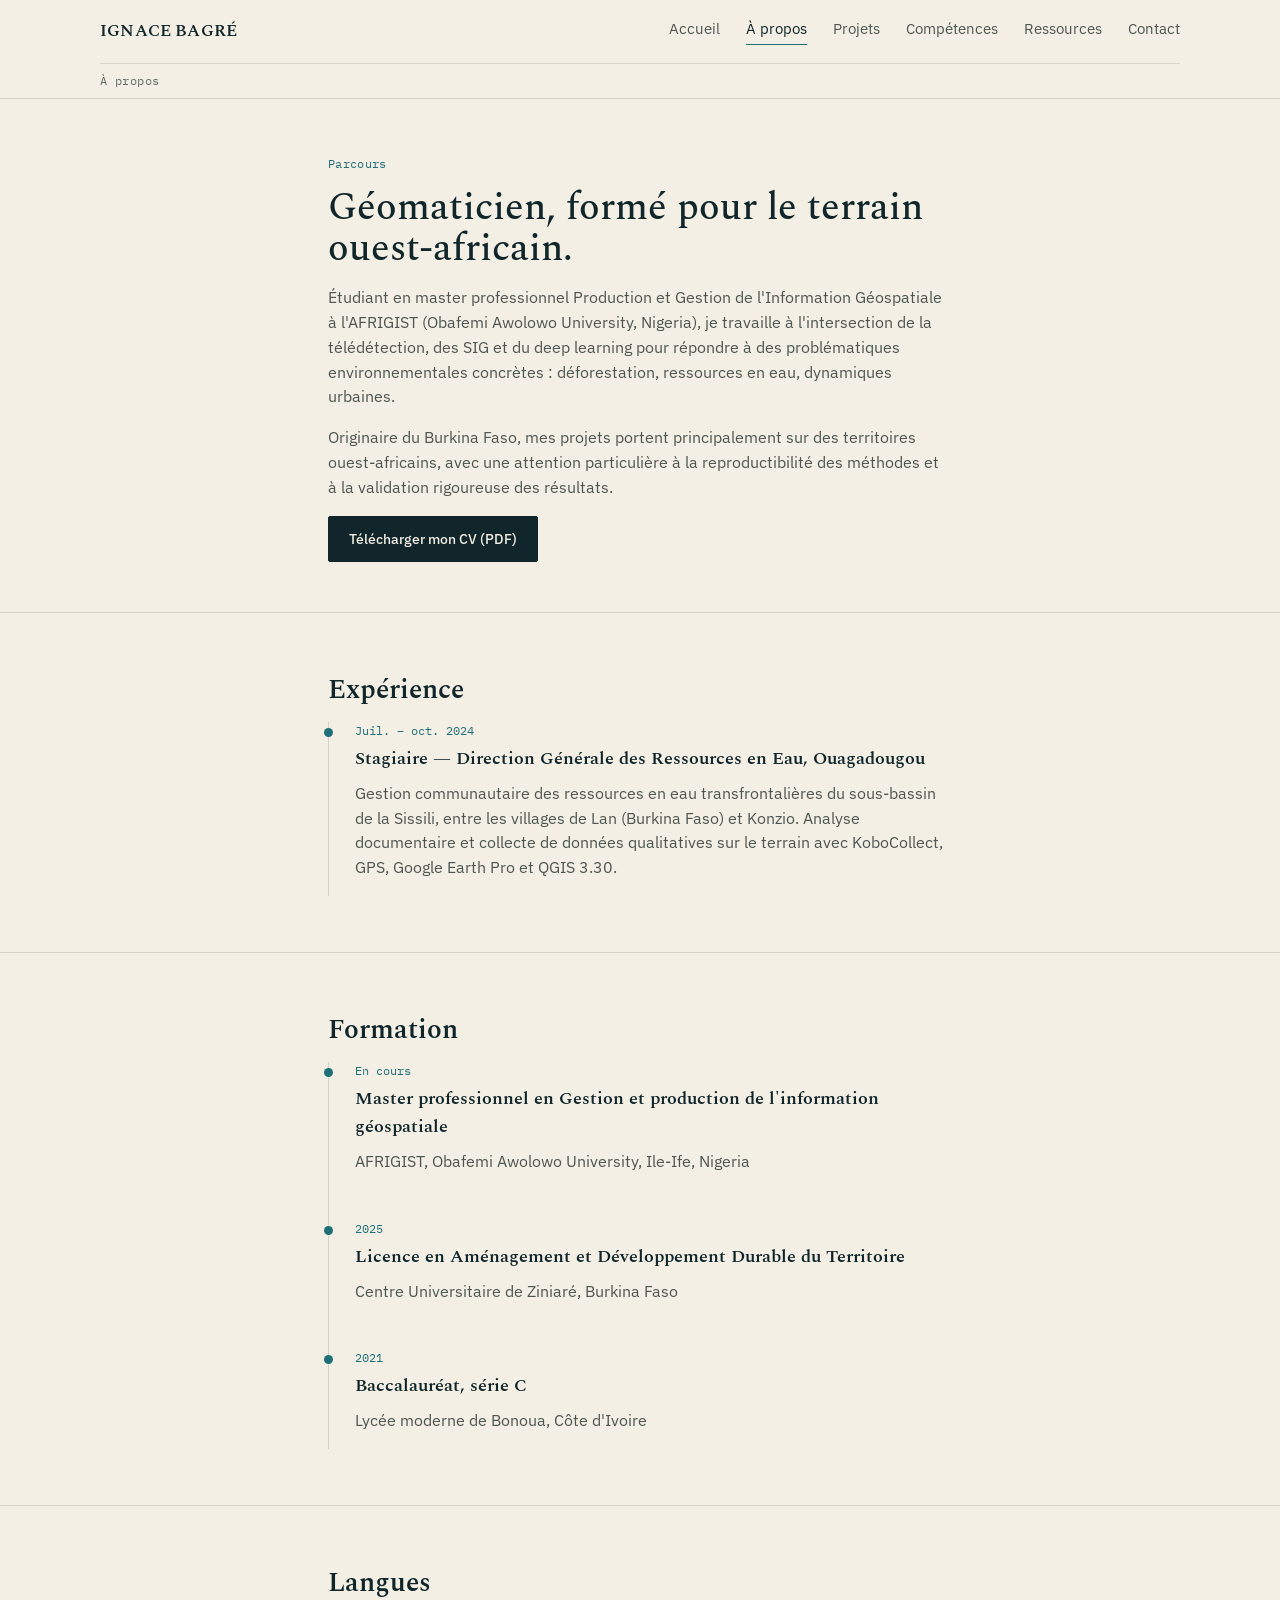
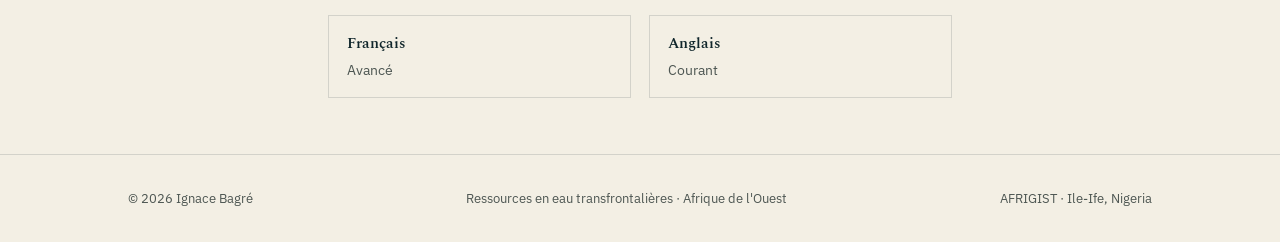
==== commit cffd0c93: "Add files via upload" ====
--- a/apropos.html
+++ b/apropos.html
@@ -16,6 +16,7 @@
       <a href="apropos.html" class="active">À propos</a>
       <a href="projets.html">Projets</a>
       <a href="competences.html">Compétences</a>
+      <a href="ressources.html">Ressources</a>
       <a href="contact.html">Contact</a>
     </nav>
   </div>
--- a/style.css
+++ b/style.css
@@ -176,6 +176,30 @@
 }
 .certs .cert .date{font-family:'IBM Plex Mono',monospace; font-size:.78rem; color:var(--text-soft); white-space:nowrap;}
 
+/* ---------- resource list ---------- */
+.res-list{display:flex; flex-direction:column;}
+.res-item{
+  display:grid; grid-template-columns:150px 1fr auto; gap:24px; align-items:center;
+  padding:20px 0; border-top:1px solid var(--line); text-decoration:none; color:var(--text);
+  transition:background .15s;
+}
+.res-list .res-item:last-child{border-bottom:1px solid var(--line);}
+.res-item.is-live:hover{background:var(--paper-dim);}
+.res-item .kind{font-family:'IBM Plex Mono',monospace; font-size:.72rem; color:var(--water); letter-spacing:.02em;}
+.res-item .kind .dot{display:inline-block; width:6px; height:6px; border-radius:50%; background:var(--water); margin-right:6px;}
+.res-item h4{font-family:'Spectral',serif; font-size:1.05rem; font-weight:600; margin-bottom:4px;}
+.res-item .sub{font-size:.85rem; color:var(--text-soft); margin:0;}
+.res-link-arrow{
+  font-family:'IBM Plex Mono',monospace; font-size:1.1rem; color:var(--water);
+  transition:transform .15s ease; white-space:nowrap;
+}
+.res-item.is-live:hover .res-link-arrow{transform:translateX(4px);}
+.badge-soon{
+  font-family:'IBM Plex Mono',monospace; font-size:.68rem; color:var(--text-soft);
+  border:1px solid var(--line); padding:4px 10px; white-space:nowrap; border-radius:var(--radius);
+}
+.badge-soon .eta{opacity:.75;}
+
 /* ---------- footer ---------- */
 footer{border-top:1px solid var(--line); padding:34px 0; font-size:.8rem; color:var(--text-soft);}
 .footer-row{display:flex; justify-content:space-between; flex-wrap:wrap; gap:10px;}
@@ -193,6 +217,56 @@
 .contact-list li{border-bottom:1px solid var(--line); padding-bottom:14px;}
 .contact-list .label{font-family:'IBM Plex Mono',monospace; font-size:.72rem; color:var(--water); display:block; margin-bottom:4px;}
 
+/* ---------- project detail: hero stat row ---------- */
+.stat-row{display:grid; grid-template-columns:repeat(3,1fr); gap:1px; background:var(--line); border:1px solid var(--line); margin:32px 0;}
+.stat-box{background:var(--paper); padding:22px 20px;}
+.stat-box .num{font-family:'Spectral',serif; font-weight:600; font-size:1.7rem; color:var(--ink);}
+.stat-box .label{font-family:'IBM Plex Mono',monospace; font-size:.7rem; color:var(--text-soft); letter-spacing:.03em; margin-top:6px;}
+
+/* ---------- project detail: status tag ---------- */
+.status-tag{
+  display:inline-flex; align-items:center; gap:8px;
+  font-family:'IBM Plex Mono',monospace; font-size:.72rem; letter-spacing:.04em;
+  color:var(--text-soft); border:1px solid var(--line); padding:5px 12px; margin-bottom:14px;
+}
+.status-tag .dot{width:6px; height:6px; border-radius:50%; background:var(--soil);}
+
+/* ---------- project detail: methodology steps ---------- */
+.methodo-steps{display:flex; flex-direction:column; margin-top:18px;}
+.step{display:grid; grid-template-columns:44px 1fr; gap:18px; padding:20px 0; border-top:1px solid var(--line);}
+.methodo-steps .step:last-child{border-bottom:1px solid var(--line);}
+.step .idx{font-family:'IBM Plex Mono',monospace; font-size:.8rem; color:var(--water);}
+.step h4{font-family:'Spectral',serif; font-size:1.02rem; font-weight:600; margin-bottom:6px; color:var(--ink);}
+.step p{color:var(--text-soft); font-size:.9rem; margin:0; max-width:60ch;}
+
+/* ---------- project detail: callout ---------- */
+.callout{border-left:2px solid var(--water); padding:16px 20px; margin:24px 0; max-width:64ch; background:var(--paper-dim);}
+.callout p{color:var(--ink); margin:0; font-size:.92rem;}
+
+/* ---------- project detail: figure placeholders ---------- */
+figure.shot{margin:24px 0;}
+.fig-grid{display:grid; grid-template-columns:1fr 1fr; gap:20px;}
+.fig-grid.three{grid-template-columns:1fr 1fr 1fr;}
+.shot-placeholder{
+  aspect-ratio:4/3; background:var(--paper-dim); border:1px solid var(--line);
+  display:flex; align-items:center; justify-content:center; text-align:center;
+  color:var(--text-soft); font-family:'IBM Plex Mono',monospace; font-size:.72rem; padding:16px;
+}
+figure.shot img{width:100%; display:block; border:1px solid var(--line);}
+figure.shot figcaption{font-family:'IBM Plex Mono',monospace; font-size:.72rem; color:var(--text-soft); margin-top:8px; letter-spacing:.02em;}
+
+/* ---------- project detail: mini table ---------- */
+.mini-table{width:100%; border-collapse:collapse; margin-top:18px; font-size:.87rem;}
+.mini-table th, .mini-table td{padding:9px 10px; border-top:1px solid var(--line); text-align:left;}
+.mini-table th{font-family:'IBM Plex Mono',monospace; font-size:.66rem; letter-spacing:.04em; color:var(--text-soft); text-transform:uppercase; font-weight:500;}
+.mini-table td{color:var(--text-soft);}
+.mini-table td.num{color:var(--ink); font-family:'IBM Plex Mono',monospace;}
+.mini-table tr:last-child td{border-bottom:1px solid var(--line);}
+
+/* ---------- project detail: page block ---------- */
+.block{padding:44px 0; border-top:1px solid var(--line);}
+.block h2{font-size:1.5rem;}
+
 @media (max-width:820px){
   .hero-grid{grid-template-columns:1fr;}
   .hero-photo{order:-1; max-width:220px;}
@@ -200,4 +274,8 @@
   .skills-grid{grid-template-columns:1fr 1fr;}
   .contact-grid{grid-template-columns:1fr;}
   nav.primary{gap:16px;}
-}
+  .stat-row{grid-template-columns:1fr;}
+  .fig-grid, .fig-grid.three{grid-template-columns:1fr;}
+  .step{grid-template-columns:1fr; gap:6px;}
+  .res-item{grid-template-columns:1fr; gap:6px;}
+}
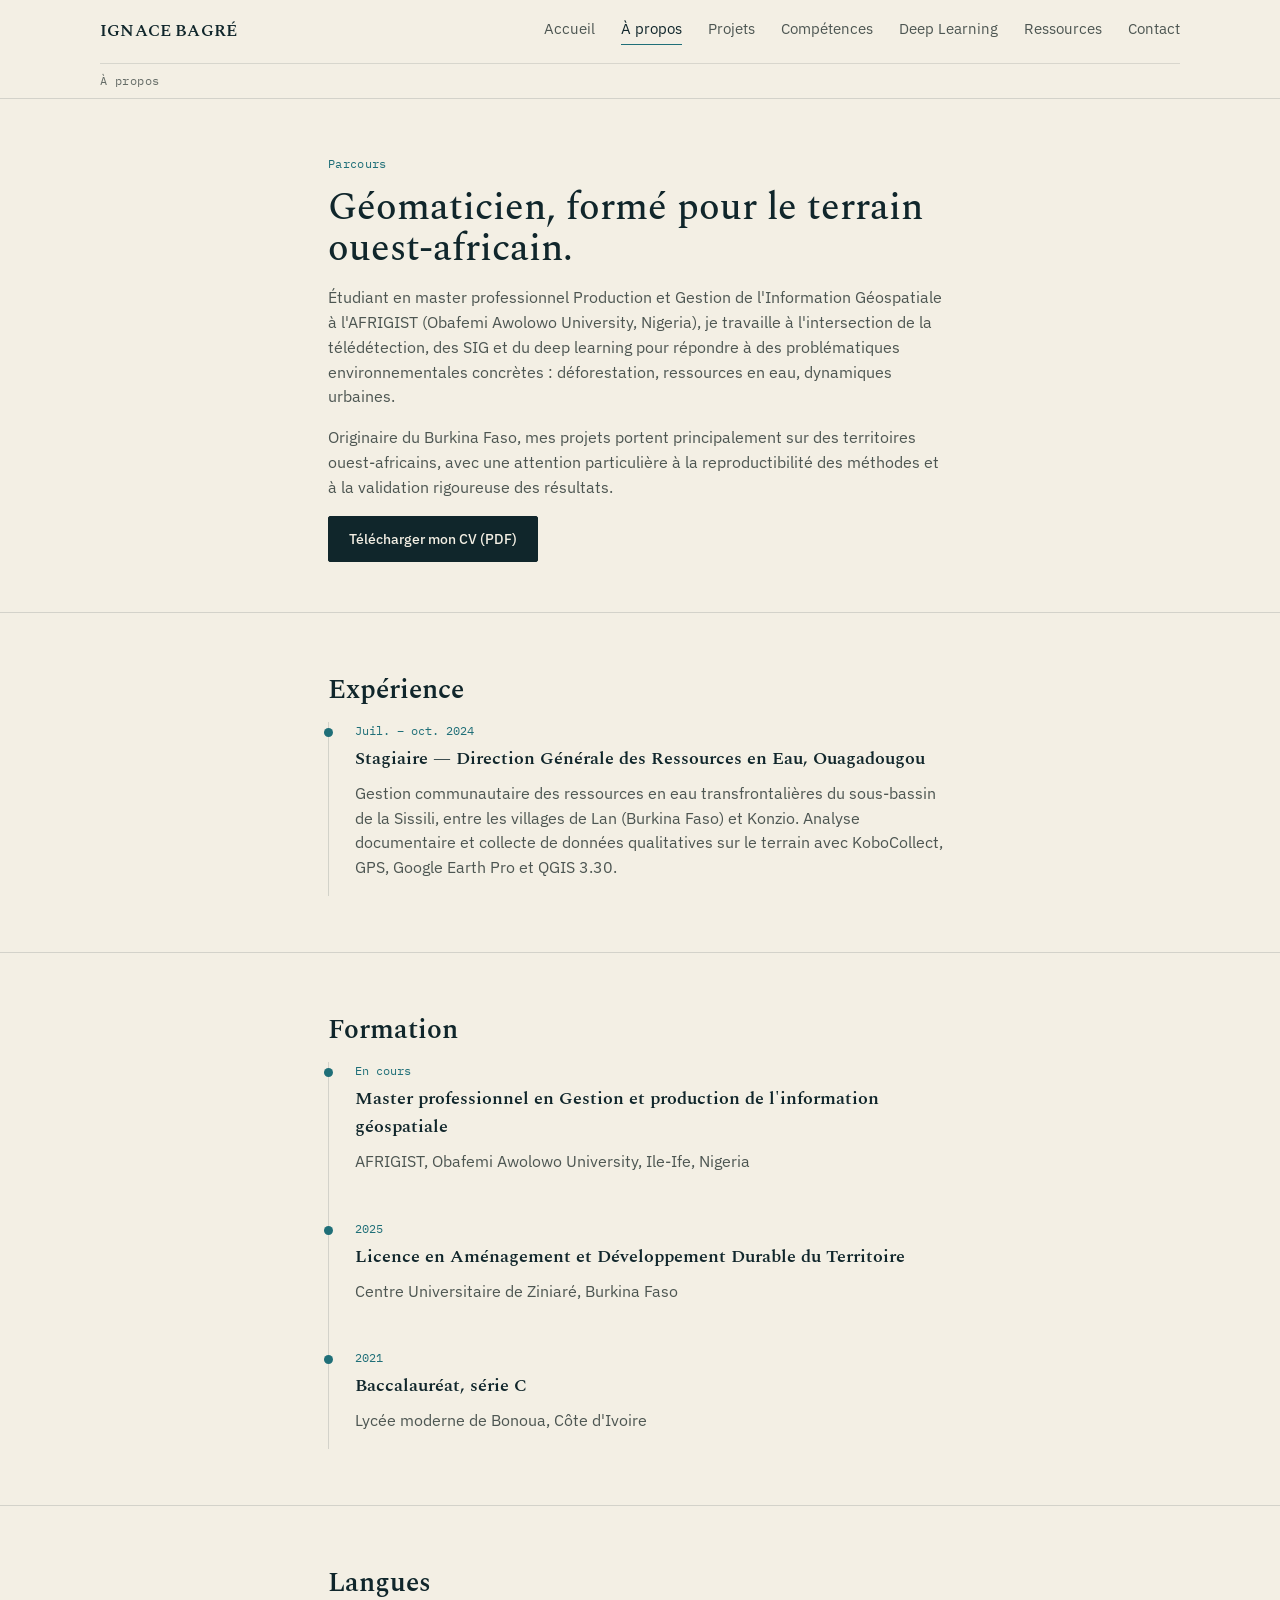
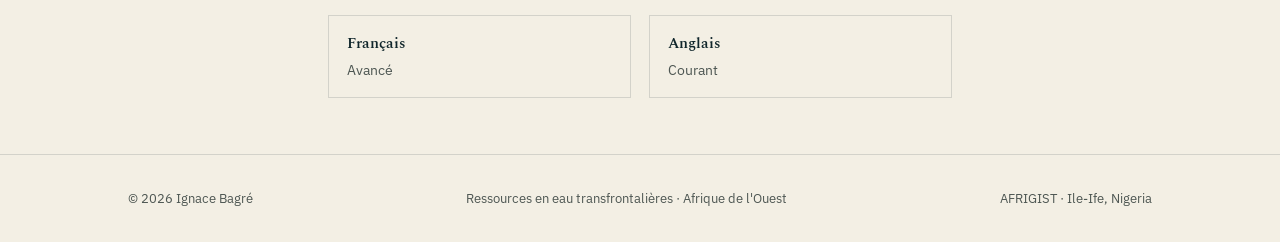
==== commit 45c1c081: "Add files via upload" ====
--- a/apropos.html
+++ b/apropos.html
@@ -16,6 +16,7 @@
       <a href="apropos.html" class="active">À propos</a>
       <a href="projets.html">Projets</a>
       <a href="competences.html">Compétences</a>
+      <a href="deep-learning.html">Deep Learning</a>
       <a href="ressources.html">Ressources</a>
       <a href="contact.html">Contact</a>
     </nav>
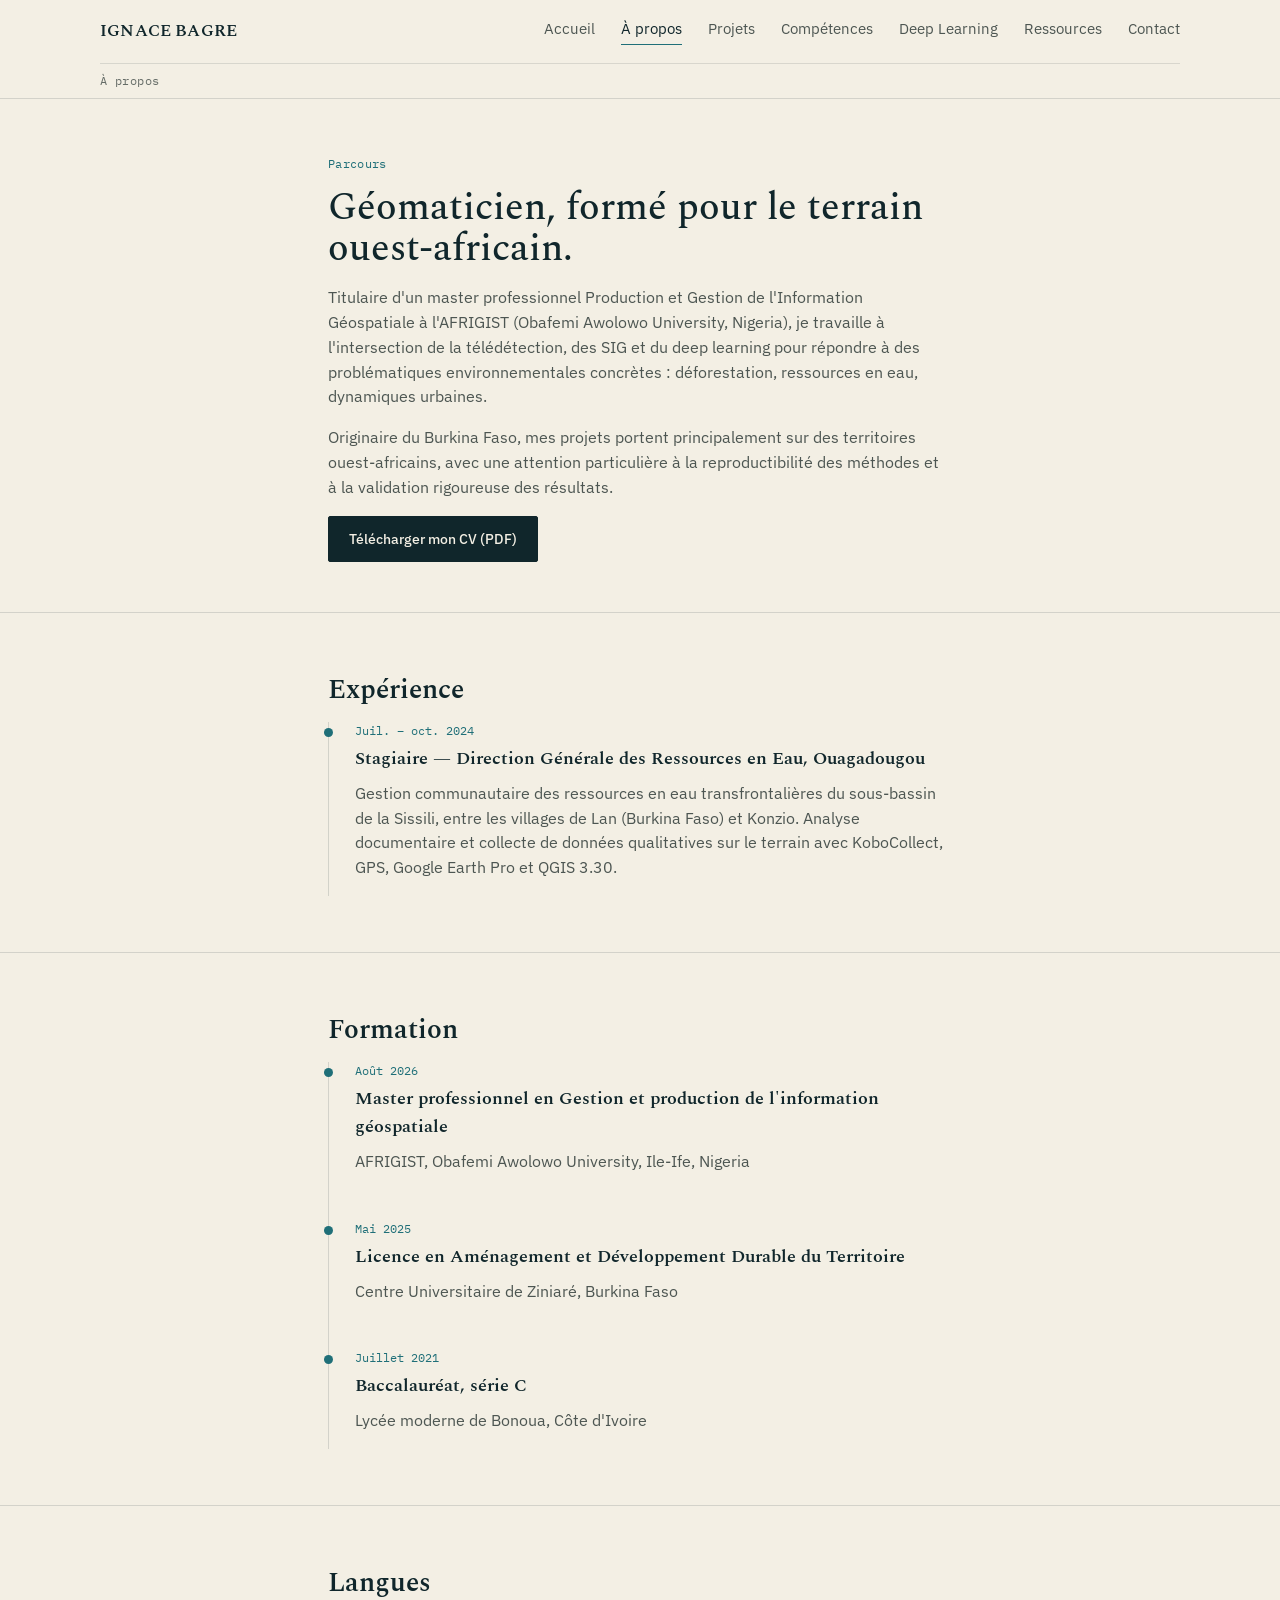
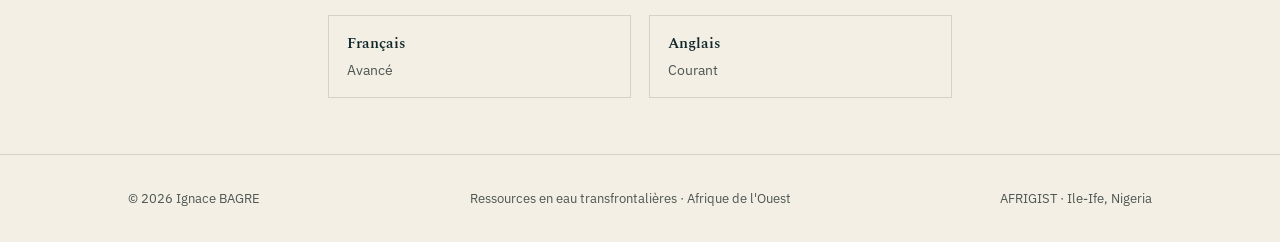
==== commit 28846fe3: "Update apropos.html" ====
--- a/apropos.html
+++ b/apropos.html
@@ -3,14 +3,14 @@
 <head>
 <meta charset="UTF-8">
 <meta name="viewport" content="width=device-width, initial-scale=1.0">
-<title>À propos | Ignace Bagré</title>
+<title>À propos | Ignace BAGRE</title>
 <link rel="stylesheet" href="style.css">
 </head>
 <body>
 
 <header class="site">
   <div class="wrap nav-row">
-    <a class="logo" href="index.html">IGNACE <b>BAGRÉ</b></a>
+    <a class="logo" href="index.html">IGNACE <b>BAGRE</b></a>
     <nav class="primary">
       <a href="index.html">Accueil</a>
       <a href="apropos.html" class="active">À propos</a>
@@ -28,7 +28,7 @@
   <div class="wrap" style="max-width:680px;">
     <div class="eyebrow">Parcours</div>
     <h1 style="font-size:2.4rem;">Géomaticien, formé pour le terrain ouest-africain.</h1>
-    <p>Étudiant en master professionnel Production et Gestion de l'Information Géospatiale à l'AFRIGIST (Obafemi Awolowo University, Nigeria), je travaille à l'intersection de la télédétection, des SIG et du deep learning pour répondre à des problématiques environnementales concrètes : déforestation, ressources en eau, dynamiques urbaines.</p>
+    <p>Titulaire d'un master professionnel Production et Gestion de l'Information Géospatiale à l'AFRIGIST (Obafemi Awolowo University, Nigeria), je travaille à l'intersection de la télédétection, des SIG et du deep learning pour répondre à des problématiques environnementales concrètes : déforestation, ressources en eau, dynamiques urbaines.</p>
     <p>Originaire du Burkina Faso, mes projets portent principalement sur des territoires ouest-africains, avec une attention particulière à la reproductibilité des méthodes et à la validation rigoureuse des résultats.</p>
     <a class="btn solid" href="cv-ignace-bagre.pdf">Télécharger mon CV (PDF)</a>
   </div>
@@ -52,17 +52,17 @@
     <h2>Formation</h2>
     <div class="timeline">
       <div class="item">
-        <span class="year">En cours</span>
+        <span class="year">Août 2026</span>
         <h3>Master professionnel en Gestion et production de l'information géospatiale</h3>
         <p>AFRIGIST, Obafemi Awolowo University, Ile-Ife, Nigeria</p>
       </div>
       <div class="item">
-        <span class="year">2025</span>
+        <span class="year">Mai 2025</span>
         <h3>Licence en Aménagement et Développement Durable du Territoire</h3>
         <p>Centre Universitaire de Ziniaré, Burkina Faso</p>
       </div>
       <div class="item">
-        <span class="year">2021</span>
+        <span class="year">Juillet 2021</span>
         <h3>Baccalauréat, série C</h3>
         <p>Lycée moderne de Bonoua, Côte d'Ivoire</p>
       </div>
@@ -82,7 +82,7 @@
 
 <footer>
   <div class="wrap footer-row">
-    <span>© 2026 Ignace Bagré</span>
+    <span>© 2026 Ignace BAGRE</span>
     <span>Ressources en eau transfrontalières · Afrique de l'Ouest</span>
     <span>AFRIGIST · Ile-Ife, Nigeria</span>
   </div>
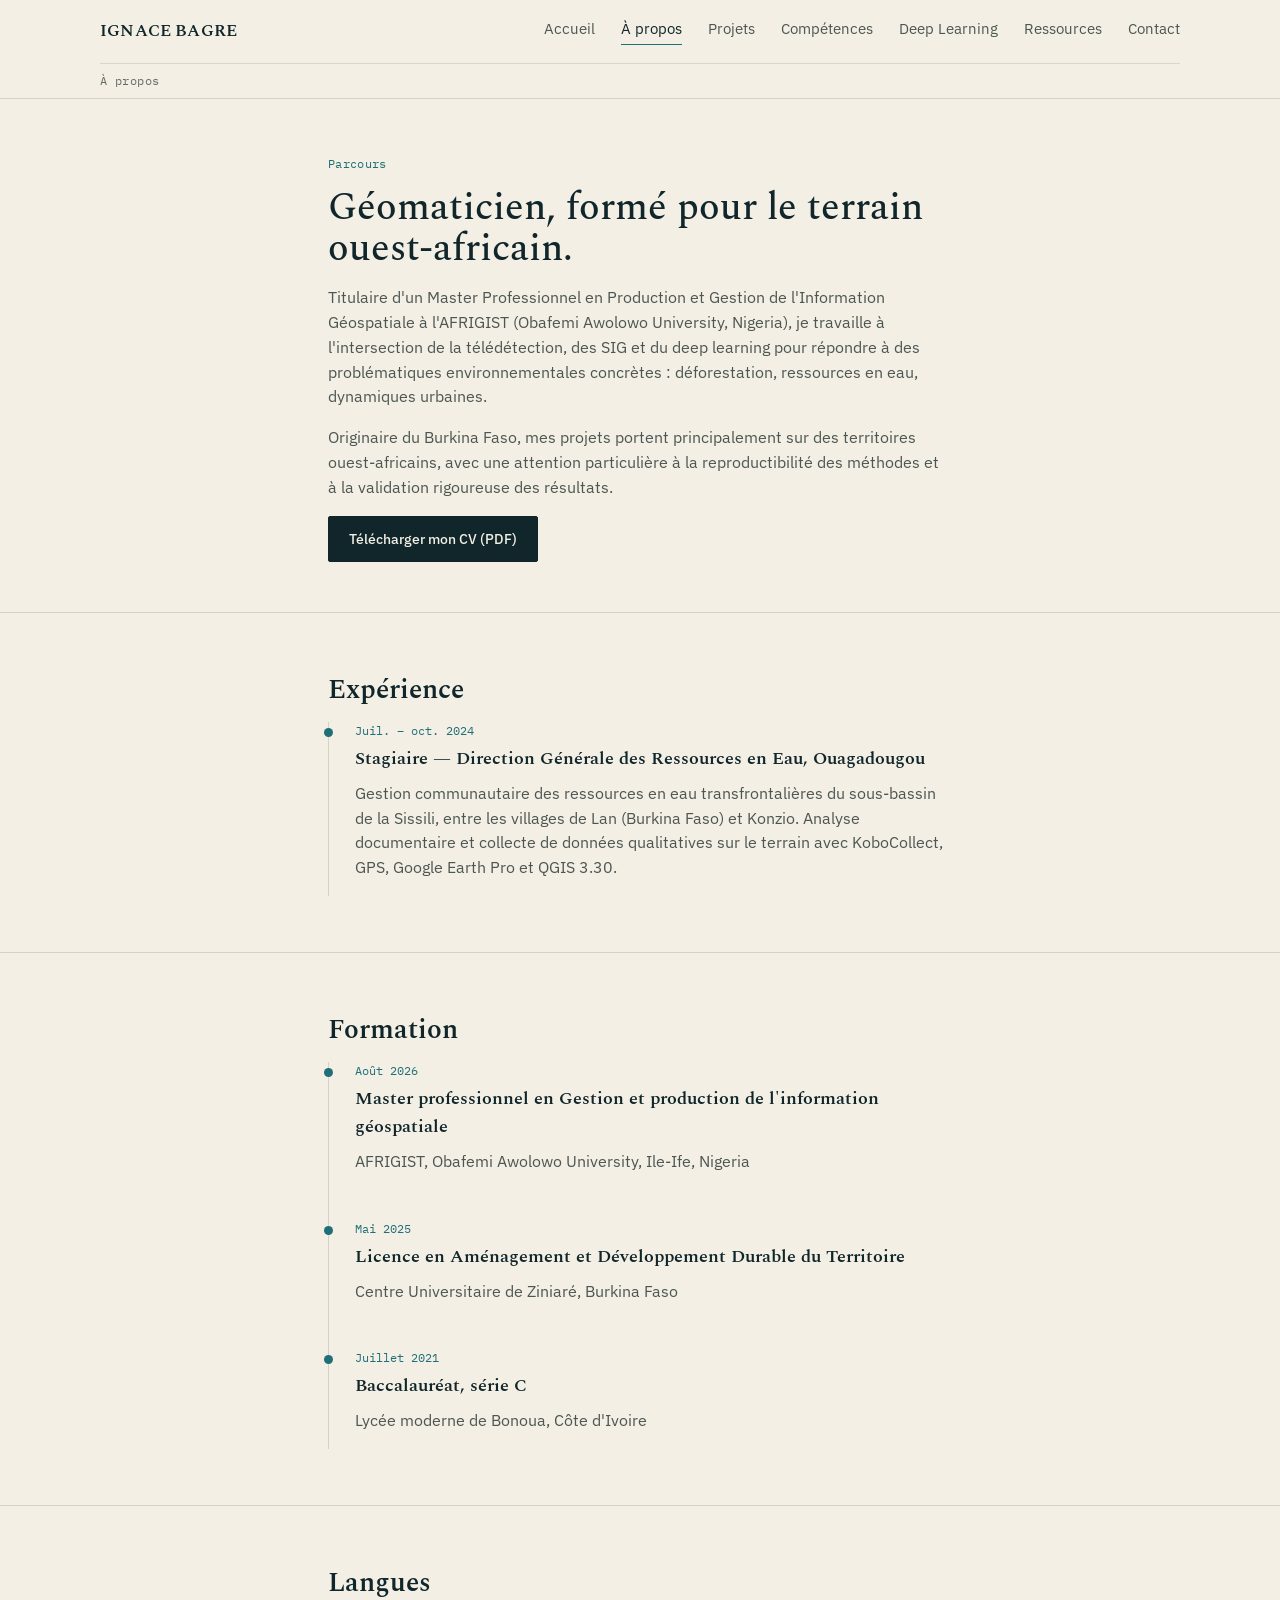
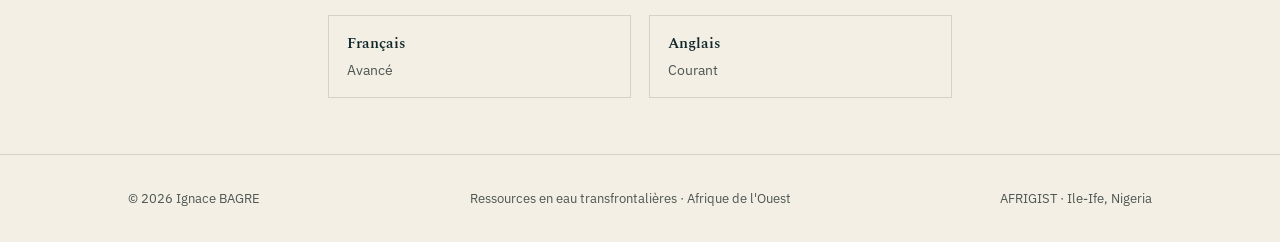
==== commit 3d4fda61: "Update apropos.html" ====
--- a/apropos.html
+++ b/apropos.html
@@ -28,7 +28,7 @@
   <div class="wrap" style="max-width:680px;">
     <div class="eyebrow">Parcours</div>
     <h1 style="font-size:2.4rem;">Géomaticien, formé pour le terrain ouest-africain.</h1>
-    <p>Titulaire d'un master professionnel Production et Gestion de l'Information Géospatiale à l'AFRIGIST (Obafemi Awolowo University, Nigeria), je travaille à l'intersection de la télédétection, des SIG et du deep learning pour répondre à des problématiques environnementales concrètes : déforestation, ressources en eau, dynamiques urbaines.</p>
+    <p>Titulaire d'un Master Professionnel en Production et Gestion de l'Information Géospatiale à l'AFRIGIST (Obafemi Awolowo University, Nigeria), je travaille à l'intersection de la télédétection, des SIG et du deep learning pour répondre à des problématiques environnementales concrètes : déforestation, ressources en eau, dynamiques urbaines.</p>
     <p>Originaire du Burkina Faso, mes projets portent principalement sur des territoires ouest-africains, avec une attention particulière à la reproductibilité des méthodes et à la validation rigoureuse des résultats.</p>
     <a class="btn solid" href="cv-ignace-bagre.pdf">Télécharger mon CV (PDF)</a>
   </div>
